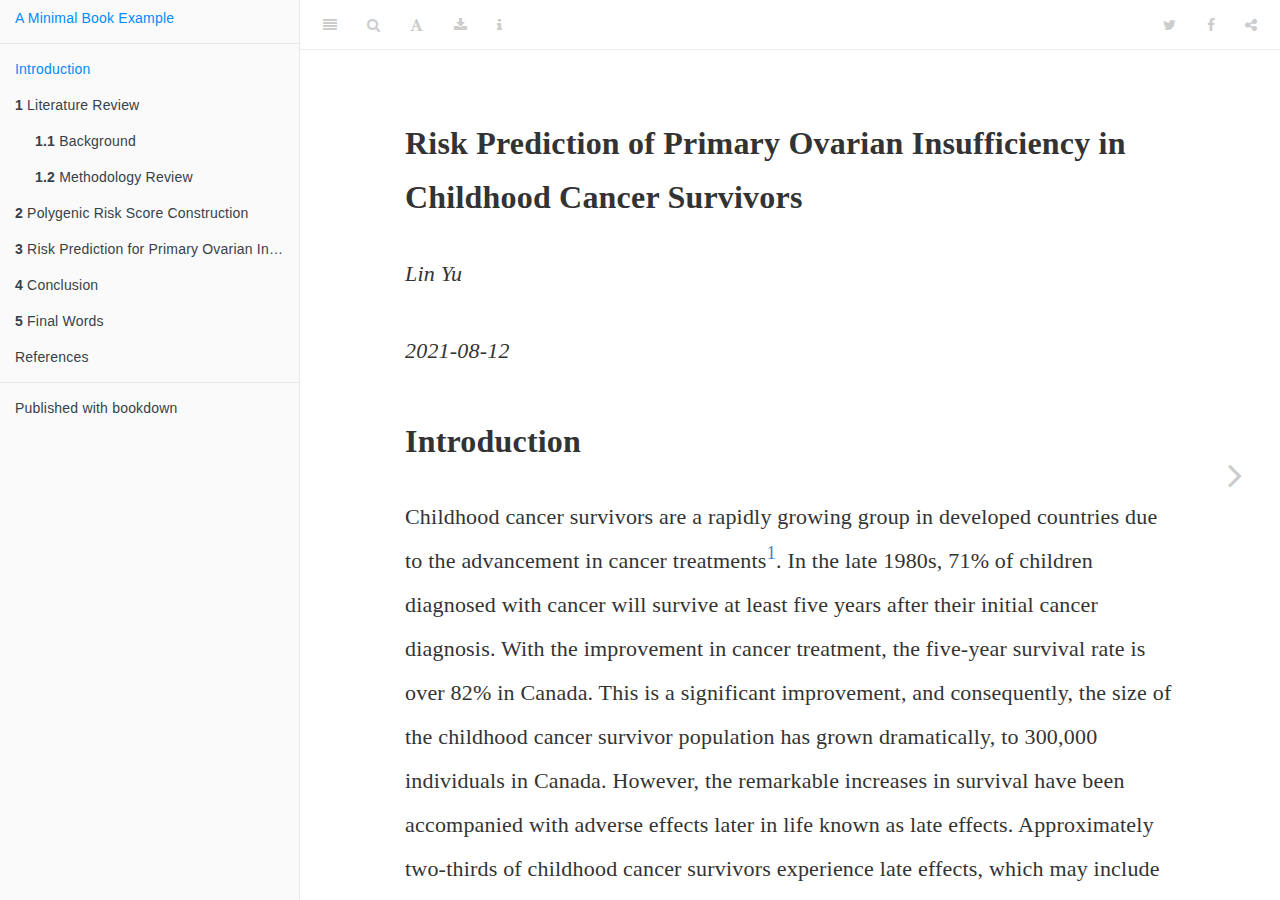
==== _book/index.html @ e626932c "upload original files" ====
<!DOCTYPE html>
<html lang="" xml:lang="">
<head>

  <meta charset="utf-8" />
  <meta http-equiv="X-UA-Compatible" content="IE=edge" />
  <title>Risk Prediction of Primary Ovarian Insufficiency in Childhood Cancer Survivors</title>
  <meta name="description" content="Risk Prediction of Primary Ovarian Insufficiency in Childhood Cancer Survivors" />
  <meta name="generator" content="bookdown 0.22 and GitBook 2.6.7" />

  <meta property="og:title" content="Risk Prediction of Primary Ovarian Insufficiency in Childhood Cancer Survivors" />
  <meta property="og:type" content="book" />
  
  
  
  

  <meta name="twitter:card" content="summary" />
  <meta name="twitter:title" content="Risk Prediction of Primary Ovarian Insufficiency in Childhood Cancer Survivors" />
  
  
  

<meta name="author" content="Lin Yu" />


<meta name="date" content="2021-08-12" />

  <meta name="viewport" content="width=device-width, initial-scale=1" />
  <meta name="apple-mobile-web-app-capable" content="yes" />
  <meta name="apple-mobile-web-app-status-bar-style" content="black" />
  
  

<link rel="next" href="Lit.html"/>
<script src="libs/jquery-2.2.3/jquery.min.js"></script>
<link href="libs/gitbook-2.6.7/css/style.css" rel="stylesheet" />
<link href="libs/gitbook-2.6.7/css/plugin-table.css" rel="stylesheet" />
<link href="libs/gitbook-2.6.7/css/plugin-bookdown.css" rel="stylesheet" />
<link href="libs/gitbook-2.6.7/css/plugin-highlight.css" rel="stylesheet" />
<link href="libs/gitbook-2.6.7/css/plugin-search.css" rel="stylesheet" />
<link href="libs/gitbook-2.6.7/css/plugin-fontsettings.css" rel="stylesheet" />
<link href="libs/gitbook-2.6.7/css/plugin-clipboard.css" rel="stylesheet" />









<script src="libs/accessible-code-block-0.0.1/empty-anchor.js"></script>
<link href="libs/anchor-sections-1.0.1/anchor-sections.css" rel="stylesheet" />
<script src="libs/anchor-sections-1.0.1/anchor-sections.js"></script>




<link rel="stylesheet" href="style.css" type="text/css" />
</head>

<body>



  <div class="book without-animation with-summary font-size-2 font-family-1" data-basepath=".">

    <div class="book-summary">
      <nav role="navigation">

<ul class="summary">
<li><a href="./">A Minimal Book Example</a></li>

<li class="divider"></li>
<li class="chapter" data-level="" data-path="index.html"><a href="index.html"><i class="fa fa-check"></i>Introduction</a></li>
<li class="chapter" data-level="1" data-path="Lit.html"><a href="Lit.html"><i class="fa fa-check"></i><b>1</b> Literature Review</a><ul>
<li class="chapter" data-level="1.1" data-path="Lit.html"><a href="Lit.html#background01"><i class="fa fa-check"></i><b>1.1</b> Background</a></li>
<li class="chapter" data-level="1.2" data-path="Lit.html"><a href="Lit.html#methodology-review"><i class="fa fa-check"></i><b>1.2</b> Methodology Review</a><ul>
<li class="chapter" data-level="1.2.1" data-path="Lit.html"><a href="Lit.html#polygenic-risk-score"><i class="fa fa-check"></i><b>1.2.1</b> Polygenic Risk Score</a></li>
</ul></li>
</ul></li>
<li class="chapter" data-level="2" data-path="polygenic-risk-score-construction.html"><a href="polygenic-risk-score-construction.html"><i class="fa fa-check"></i><b>2</b> Polygenic Risk Score Construction</a></li>
<li class="chapter" data-level="3" data-path="risk-prediction-for-primary-ovarian-insufficiency-in-childhood-cancer-survivors.html"><a href="risk-prediction-for-primary-ovarian-insufficiency-in-childhood-cancer-survivors.html"><i class="fa fa-check"></i><b>3</b> Risk Prediction for Primary Ovarian Insufficiency in Childhood Cancer Survivors</a></li>
<li class="chapter" data-level="4" data-path="conclusion.html"><a href="conclusion.html"><i class="fa fa-check"></i><b>4</b> Conclusion</a></li>
<li class="chapter" data-level="5" data-path="final-words.html"><a href="final-words.html"><i class="fa fa-check"></i><b>5</b> Final Words</a></li>
<li class="chapter" data-level="" data-path="references.html"><a href="references.html"><i class="fa fa-check"></i>References</a></li>
<li class="divider"></li>
<li><a href="https://github.com/rstudio/bookdown" target="blank">Published with bookdown</a></li>

</ul>

      </nav>
    </div>

    <div class="book-body">
      <div class="body-inner">
        <div class="book-header" role="navigation">
          <h1>
            <i class="fa fa-circle-o-notch fa-spin"></i><a href="./">Risk Prediction of Primary Ovarian Insufficiency in Childhood Cancer Survivors</a>
          </h1>
        </div>

        <div class="page-wrapper" tabindex="-1" role="main">
          <div class="page-inner">

            <section class="normal" id="section-">
<div id="header">
<h1 class="title">Risk Prediction of Primary Ovarian Insufficiency in Childhood Cancer Survivors</h1>
<p class="author"><em>Lin Yu</em></p>
<p class="date" style="margin-top: 1.5em;"><em>2021-08-12</em></p>
</div>
<div id="introduction" class="section level1 unnumbered">
<h1>Introduction</h1>
<p>Childhood cancer survivors are a rapidly growing group in developed countries due to the advancement in cancer treatments<span class="citation"><sup><a href="#ref-lund2011" role="doc-biblioref">1</a></sup></span>. In the late 1980s, 71% of children diagnosed with cancer will survive at least five years after their initial cancer diagnosis. With the improvement in cancer treatment, the five-year survival rate is over 82% in Canada. This is a significant improvement, and consequently, the size of the childhood cancer survivor population has grown dramatically, to 300,000 individuals in Canada. However, the remarkable increases in survival have been accompanied with adverse effects later in life known as late effects. Approximately two-thirds of childhood cancer survivors experience late effects, which may include cardiopulmonary, endocrine, renal or hepatic dysfunction, reproductive difficulties, neurocognitive impairment, psychosocial difficulties and the development of subsequent cancers.</p>
<p>One of the late effects for female cancer survivors is primary ovarian insufficiency (POI), characterized by permanent natural cessation of menstruation before 40 years old. POI can occur early, during, or immediately following the completion of cancer treatment or, more commonly, in the years that follow the completion of cancer treatments but prior to age 40. In the general population, the prevalence of POI is approximately 1% whereas a study reported that 10.9% (100 out of 921) of childhood cancer survivors developed POI. Additionally, another study reported a 13-fold (95% CI = 3.26 to 53.51; P&lt;.001) increased risk in developing POI after five years of cancer diagnosis compared to their healthy siblings.</p>
<p>The negative impacts of POI, including infertility, an increased risk of chronic disease, and a reduction in overall life quality, have prompted researchers to identify individuals at high risk of developing POI. Treatment-related risk factors, such as radiation therapy and chemotherapy, have been studied and incorporated into a predictive model for POI in female survivors of childhood cancer. In recent decades, Genome-wide association studies (GWAS) have identified low-risk variants related to menopause-related phenotypes. However, little is known regarding variations’ potential to identify POI at different risk levels, and the effect of gene-treatment interactions on POI. Therefore, this study aims to develop prediction models using genetic information from GWAS studies in combination with clinical risk factors, and investigate potential gene-treatment interactions.</p>
<p>The purpose of the predictive models is to identify individuals who are at high risk of POI. Thus timely and appropriate interventions can be taken. For individuals at high risk of developing POI, patients can be counseled before or shortly after the cancer treatment regarding the risk and the need for fertility preservation such as oocyte and ovarian tissue cryopreservation[ref]. If the risk of developing POI is low, clinicians can provide consoles to patients and their families and avoid suffering and cost to undergo interventions for fertility preservation. By providing quantitative evidence for potential POI risk among cancer survivors, the ultimate goal is to improve the survivorship of female cancer survivors and to ensure that appropriate interventions are taken to improve the well being of female cancer survivors.</p>
<p>This thesis is structured as follows. The remainder of Chapter 1 reviews the literature on primary ovarian insufficiency, previous related work and genetics for POI, describes the statistical methods used in model development and evaluation, followed by an introduction to the data. Chapter 2 presents the construction of polygenic risk scores. Chapter 3 highlights the model development and evaluation. Finally, Chapter 4 summarizes the findings, discusses study limitations, and provides recommendations for future research.</p>

</div>
<h3>References</h3>
<div id="refs" class="references">
<div id="ref-lund2011">
<p>1 Lund LW, Schmiegelow K, Rechnitzer C, Johansen C. A systematic review of studies on psychosocial late effects of childhood cancer: Structures of society and methodological pitfalls may challenge the conclusions. <em>Pediatr Blood Cancer</em> 2011; <strong>56</strong>: 532–43.</p>
</div>
</div>
            </section>

          </div>
        </div>
      </div>

<a href="Lit.html" class="navigation navigation-next navigation-unique" aria-label="Next page"><i class="fa fa-angle-right"></i></a>
    </div>
  </div>
<script src="libs/gitbook-2.6.7/js/app.min.js"></script>
<script src="libs/gitbook-2.6.7/js/lunr.js"></script>
<script src="libs/gitbook-2.6.7/js/clipboard.min.js"></script>
<script src="libs/gitbook-2.6.7/js/plugin-search.js"></script>
<script src="libs/gitbook-2.6.7/js/plugin-sharing.js"></script>
<script src="libs/gitbook-2.6.7/js/plugin-fontsettings.js"></script>
<script src="libs/gitbook-2.6.7/js/plugin-bookdown.js"></script>
<script src="libs/gitbook-2.6.7/js/jquery.highlight.js"></script>
<script src="libs/gitbook-2.6.7/js/plugin-clipboard.js"></script>
<script>
gitbook.require(["gitbook"], function(gitbook) {
gitbook.start({
"sharing": {
"github": false,
"facebook": true,
"twitter": true,
"linkedin": false,
"weibo": false,
"instapaper": false,
"vk": false,
"whatsapp": false,
"all": ["facebook", "twitter", "linkedin", "weibo", "instapaper"]
},
"fontsettings": {
"theme": "white",
"family": "sans",
"size": 2
},
"edit": {
"link": null,
"text": null
},
"history": {
"link": null,
"text": null
},
"view": {
"link": null,
"text": null
},
"download": ["Lin_Thesis_Book.pdf", "Lin_Thesis_Book.epub"],
"toc": {
"collapse": "subsection"
}
});
});
</script>

</body>

</html>
---- _book/libs/gitbook-2.6.7/css/style.css ----
/*! normalize.css v2.1.0 | MIT License | git.io/normalize */img,legend{border:0}*,.fa{-webkit-font-smoothing:antialiased}.fa-ul>li,sub,sup{position:relative}.book .book-body .page-wrapper .page-inner section.normal hr:after,.book-langs-index .inner .languages:after,.buttons:after,.dropdown-menu .buttons:after{clear:both}body,html{-ms-text-size-adjust:100%;-webkit-text-size-adjust:100%}article,aside,details,figcaption,figure,footer,header,hgroup,main,nav,section,summary{display:block}audio,canvas,video{display:inline-block}.hidden,[hidden]{display:none}audio:not([controls]){display:none;height:0}html{font-family:sans-serif}body,figure{margin:0}a:focus{outline:dotted thin}a:active,a:hover{outline:0}h1{font-size:2em;margin:.67em 0}abbr[title]{border-bottom:1px dotted}b,strong{font-weight:700}dfn{font-style:italic}hr{-moz-box-sizing:content-box;box-sizing:content-box;height:0}mark{background:#ff0;color:#000}code,kbd,pre,samp{font-family:monospace,serif;font-size:1em}pre{white-space:pre-wrap}q{quotes:"\201C" "\201D" "\2018" "\2019"}small{font-size:80%}sub,sup{font-size:75%;line-height:0;vertical-align:baseline}sup{top:-.5em}sub{bottom:-.25em}svg:not(:root){overflow:hidden}fieldset{border:1px solid silver;margin:0 2px;padding:.35em .625em .75em}legend{padding:0}button,input,select,textarea{font-family:inherit;font-size:100%;margin:0}button,input{line-height:normal}button,select{text-transform:none}button,html input[type=button],input[type=reset],input[type=submit]{-webkit-appearance:button;cursor:pointer}button[disabled],html input[disabled]{cursor:default}input[type=checkbox],input[type=radio]{box-sizing:border-box;padding:0}input[type=search]{-webkit-appearance:textfield;-moz-box-sizing:content-box;-webkit-box-sizing:content-box;box-sizing:content-box}input[type=search]::-webkit-search-cancel-button{margin-right:10px;}button::-moz-focus-inner,input::-moz-focus-inner{border:0;padding:0}textarea{overflow:auto;vertical-align:top}table{border-collapse:collapse;border-spacing:0}/*!
 * Preboot v2
 *
 * Open sourced under MIT license by @mdo.
 * Some variables and mixins from Bootstrap (Apache 2 license).
 */.link-inherit,.link-inherit:focus,.link-inherit:hover{color:inherit}.fa,.fa-stack{display:inline-block}/*!
 *  Font Awesome 4.7.0 by @davegandy - http://fontawesome.io - @fontawesome
 *  License - http://fontawesome.io/license (Font: SIL OFL 1.1, CSS: MIT License)
 */@font-face{font-family:FontAwesome;src:url(./fontawesome/fontawesome-webfont.ttf?v=4.7.0) format('truetype');font-weight:400;font-style:normal}.fa{font-family:FontAwesome;font-style:normal;font-weight:400;line-height:1;-moz-osx-font-smoothing:grayscale}.book .book-header,.book .book-summary{font-family:"Helvetica Neue",Helvetica,Arial,sans-serif}.fa-lg{font-size:1.33333333em;line-height:.75em;vertical-align:-15%}.fa-2x{font-size:2em}.fa-3x{font-size:3em}.fa-4x{font-size:4em}.fa-5x{font-size:5em}.fa-fw{width:1.28571429em;text-align:center}.fa-ul{padding-left:0;margin-left:2.14285714em;list-style-type:none}.fa-li{position:absolute;left:-2.14285714em;width:2.14285714em;top:.14285714em;text-align:center}.fa-li.fa-lg{left:-1.85714286em}.fa-border{padding:.2em .25em .15em;border:.08em solid #eee;border-radius:.1em}.pull-right{float:right}.pull-left{float:left}.fa.pull-left{margin-right:.3em}.fa.pull-right{margin-left:.3em}.fa-spin{-webkit-animation:spin 2s infinite linear;-moz-animation:spin 2s infinite linear;-o-animation:spin 2s infinite linear;animation:spin 2s infinite linear}@-moz-keyframes spin{0%{-moz-transform:rotate(0)}100%{-moz-transform:rotate(359deg)}}@-webkit-keyframes spin{0%{-webkit-transform:rotate(0)}100%{-webkit-transform:rotate(359deg)}}@-o-keyframes spin{0%{-o-transform:rotate(0)}100%{-o-transform:rotate(359deg)}}@keyframes spin{0%{-webkit-transform:rotate(0);transform:rotate(0)}100%{-webkit-transform:rotate(359deg);transform:rotate(359deg)}}.fa-rotate-90{filter:progid:DXImageTransform.Microsoft.BasicImage(rotation=1);-webkit-transform:rotate(90deg);-moz-transform:rotate(90deg);-ms-transform:rotate(90deg);-o-transform:rotate(90deg);transform:rotate(90deg)}.fa-rotate-180{filter:progid:DXImageTransform.Microsoft.BasicImage(rotation=2);-webkit-transform:rotate(180deg);-moz-transform:rotate(180deg);-ms-transform:rotate(180deg);-o-transform:rotate(180deg);transform:rotate(180deg)}.fa-rotate-270{filter:progid:DXImageTransform.Microsoft.BasicImage(rotation=3);-webkit-transform:rotate(270deg);-moz-transform:rotate(270deg);-ms-transform:rotate(270deg);-o-transform:rotate(270deg);transform:rotate(270deg)}.fa-flip-horizontal{filter:progid:DXImageTransform.Microsoft.BasicImage(rotation=0, mirror=1);-webkit-transform:scale(-1,1);-moz-transform:scale(-1,1);-ms-transform:scale(-1,1);-o-transform:scale(-1,1);transform:scale(-1,1)}.fa-flip-vertical{filter:progid:DXImageTransform.Microsoft.BasicImage(rotation=2, mirror=1);-webkit-transform:scale(1,-1);-moz-transform:scale(1,-1);-ms-transform:scale(1,-1);-o-transform:scale(1,-1);transform:scale(1,-1)}.fa-stack{position:relative;width:2em;height:2em;line-height:2em;vertical-align:middle}.fa-stack-1x,.fa-stack-2x{position:absolute;left:0;width:100%;text-align:center}.fa-stack-1x{line-height:inherit}.fa-stack-2x{font-size:2em}.fa-inverse{color:#fff}.fa-glass:before{content:"\f000"}.fa-music:before{content:"\f001"}.fa-search:before{content:"\f002"}.fa-envelope-o:before{content:"\f003"}.fa-heart:before{content:"\f004"}.fa-star:before{content:"\f005"}.fa-star-o:before{content:"\f006"}.fa-user:before{content:"\f007"}.fa-film:before{content:"\f008"}.fa-th-large:before{content:"\f009"}.fa-th:before{content:"\f00a"}.fa-th-list:before{content:"\f00b"}.fa-check:before{content:"\f00c"}.fa-times:before{content:"\f00d"}.fa-search-plus:before{content:"\f00e"}.fa-search-minus:before{content:"\f010"}.fa-power-off:before{content:"\f011"}.fa-signal:before{content:"\f012"}.fa-cog:before,.fa-gear:before{content:"\f013"}.fa-trash-o:before{content:"\f014"}.fa-home:before{content:"\f015"}.fa-file-o:before{content:"\f016"}.fa-clock-o:before{content:"\f017"}.fa-road:before{content:"\f018"}.fa-download:before{content:"\f019"}.fa-arrow-circle-o-down:before{content:"\f01a"}.fa-arrow-circle-o-up:before{content:"\f01b"}.fa-inbox:before{content:"\f01c"}.fa-play-circle-o:before{content:"\f01d"}.fa-repeat:before,.fa-rotate-right:before{content:"\f01e"}.fa-refresh:before{content:"\f021"}.fa-list-alt:before{content:"\f022"}.fa-lock:before{content:"\f023"}.fa-flag:before{content:"\f024"}.fa-headphones:before{content:"\f025"}.fa-volume-off:before{content:"\f026"}.fa-volume-down:before{content:"\f027"}.fa-volume-up:before{content:"\f028"}.fa-qrcode:before{content:"\f029"}.fa-barcode:before{content:"\f02a"}.fa-tag:before{content:"\f02b"}.fa-tags:before{content:"\f02c"}.fa-book:before{content:"\f02d"}.fa-bookmark:before{content:"\f02e"}.fa-print:before{content:"\f02f"}.fa-camera:before{content:"\f030"}.fa-font:before{content:"\f031"}.fa-bold:before{content:"\f032"}.fa-italic:before{content:"\f033"}.fa-text-height:before{content:"\f034"}.fa-text-width:before{content:"\f035"}.fa-align-left:before{content:"\f036"}.fa-align-center:before{content:"\f037"}.fa-align-right:before{content:"\f038"}.fa-align-justify:before{content:"\f039"}.fa-list:before{content:"\f03a"}.fa-dedent:before,.fa-outdent:before{content:"\f03b"}.fa-indent:before{content:"\f03c"}.fa-video-camera:before{content:"\f03d"}.fa-image:before,.fa-photo:before,.fa-picture-o:before{content:"\f03e"}.fa-pencil:before{content:"\f040"}.fa-map-marker:before{content:"\f041"}.fa-adjust:before{content:"\f042"}.fa-tint:before{content:"\f043"}.fa-edit:before,.fa-pencil-square-o:before{content:"\f044"}.fa-share-square-o:before{content:"\f045"}.fa-check-square-o:before{content:"\f046"}.fa-arrows:before{content:"\f047"}.fa-step-backward:before{content:"\f048"}.fa-fast-backward:before{content:"\f049"}.fa-backward:before{content:"\f04a"}.fa-play:before{content:"\f04b"}.fa-pause:before{content:"\f04c"}.fa-stop:before{content:"\f04d"}.fa-forward:before{content:"\f04e"}.fa-fast-forward:before{content:"\f050"}.fa-step-forward:before{content:"\f051"}.fa-eject:before{content:"\f052"}.fa-chevron-left:before{content:"\f053"}.fa-chevron-right:before{content:"\f054"}.fa-plus-circle:before{content:"\f055"}.fa-minus-circle:before{content:"\f056"}.fa-times-circle:before{content:"\f057"}.fa-check-circle:before{content:"\f058"}.fa-question-circle:before{content:"\f059"}.fa-info-circle:before{content:"\f05a"}.fa-crosshairs:before{content:"\f05b"}.fa-times-circle-o:before{content:"\f05c"}.fa-check-circle-o:before{content:"\f05d"}.fa-ban:before{content:"\f05e"}.fa-arrow-left:before{content:"\f060"}.fa-arrow-right:before{content:"\f061"}.fa-arrow-up:before{content:"\f062"}.fa-arrow-down:before{content:"\f063"}.fa-mail-forward:before,.fa-share:before{content:"\f064"}.fa-expand:before{content:"\f065"}.fa-compress:before{content:"\f066"}.fa-plus:before{content:"\f067"}.fa-minus:before{content:"\f068"}.fa-asterisk:before{content:"\f069"}.fa-exclamation-circle:before{content:"\f06a"}.fa-gift:before{content:"\f06b"}.fa-leaf:before{content:"\f06c"}.fa-fire:before{content:"\f06d"}.fa-eye:before{content:"\f06e"}.fa-eye-slash:before{content:"\f070"}.fa-exclamation-triangle:before,.fa-warning:before{content:"\f071"}.fa-plane:before{content:"\f072"}.fa-calendar:before{content:"\f073"}.fa-random:before{content:"\f074"}.fa-comment:before{content:"\f075"}.fa-magnet:before{content:"\f076"}.fa-chevron-up:before{content:"\f077"}.fa-chevron-down:before{content:"\f078"}.fa-retweet:before{content:"\f079"}.fa-shopping-cart:before{content:"\f07a"}.fa-folder:before{content:"\f07b"}.fa-folder-open:before{content:"\f07c"}.fa-arrows-v:before{content:"\f07d"}.fa-arrows-h:before{content:"\f07e"}.fa-bar-chart-o:before{content:"\f080"}.fa-twitter-square:before{content:"\f081"}.fa-facebook-square:before{content:"\f082"}.fa-camera-retro:before{content:"\f083"}.fa-key:before{content:"\f084"}.fa-cogs:before,.fa-gears:before{content:"\f085"}.fa-comments:before{content:"\f086"}.fa-thumbs-o-up:before{content:"\f087"}.fa-thumbs-o-down:before{content:"\f088"}.fa-star-half:before{content:"\f089"}.fa-heart-o:before{content:"\f08a"}.fa-sign-out:before{content:"\f08b"}.fa-linkedin-square:before{content:"\f08c"}.fa-thumb-tack:before{content:"\f08d"}.fa-external-link:before{content:"\f08e"}.fa-sign-in:before{content:"\f090"}.fa-trophy:before{content:"\f091"}.fa-github-square:before{content:"\f092"}.fa-upload:before{content:"\f093"}.fa-lemon-o:before{content:"\f094"}.fa-phone:before{content:"\f095"}.fa-square-o:before{content:"\f096"}.fa-bookmark-o:before{content:"\f097"}.fa-phone-square:before{content:"\f098"}.fa-twitter:before{content:"\f099"}.fa-facebook:before{content:"\f09a"}.fa-github:before{content:"\f09b"}.fa-unlock:before{content:"\f09c"}.fa-credit-card:before{content:"\f09d"}.fa-rss:before{content:"\f09e"}.fa-hdd-o:before{content:"\f0a0"}.fa-bullhorn:before{content:"\f0a1"}.fa-bell:before{content:"\f0f3"}.fa-certificate:before{content:"\f0a3"}.fa-hand-o-right:before{content:"\f0a4"}.fa-hand-o-left:before{content:"\f0a5"}.fa-hand-o-up:before{content:"\f0a6"}.fa-hand-o-down:before{content:"\f0a7"}.fa-arrow-circle-left:before{content:"\f0a8"}.fa-arrow-circle-right:before{content:"\f0a9"}.fa-arrow-circle-up:before{content:"\f0aa"}.fa-arrow-circle-down:before{content:"\f0ab"}.fa-globe:before{content:"\f0ac"}.fa-wrench:before{content:"\f0ad"}.fa-tasks:before{content:"\f0ae"}.fa-filter:before{content:"\f0b0"}.fa-briefcase:before{content:"\f0b1"}.fa-arrows-alt:before{content:"\f0b2"}.fa-group:before,.fa-users:before{content:"\f0c0"}.fa-chain:before,.fa-link:before{content:"\f0c1"}.fa-cloud:before{content:"\f0c2"}.fa-flask:before{content:"\f0c3"}.fa-cut:before,.fa-scissors:before{content:"\f0c4"}.fa-copy:before,.fa-files-o:before{content:"\f0c5"}.fa-paperclip:before{content:"\f0c6"}.fa-floppy-o:before,.fa-save:before{content:"\f0c7"}.fa-square:before{content:"\f0c8"}.fa-bars:before,.fa-navicon:before,.fa-reorder:before{content:"\f0c9"}.fa-list-ul:before{content:"\f0ca"}.fa-list-ol:before{content:"\f0cb"}.fa-strikethrough:before{content:"\f0cc"}.fa-underline:before{content:"\f0cd"}.fa-table:before{content:"\f0ce"}.fa-magic:before{content:"\f0d0"}.fa-truck:before{content:"\f0d1"}.fa-pinterest:before{content:"\f0d2"}.fa-pinterest-square:before{content:"\f0d3"}.fa-google-plus-square:before{content:"\f0d4"}.fa-google-plus:before{content:"\f0d5"}.fa-money:before{content:"\f0d6"}.fa-caret-down:before{content:"\f0d7"}.fa-caret-up:before{content:"\f0d8"}.fa-caret-left:before{content:"\f0d9"}.fa-caret-right:before{content:"\f0da"}.fa-columns:before{content:"\f0db"}.fa-sort:before,.fa-unsorted:before{content:"\f0dc"}.fa-sort-desc:before,.fa-sort-down:before{content:"\f0dd"}.fa-sort-asc:before,.fa-sort-up:before{content:"\f0de"}.fa-envelope:before{content:"\f0e0"}.fa-linkedin:before{content:"\f0e1"}.fa-rotate-left:before,.fa-undo:before{content:"\f0e2"}.fa-gavel:before,.fa-legal:before{content:"\f0e3"}.fa-dashboard:before,.fa-tachometer:before{content:"\f0e4"}.fa-comment-o:before{content:"\f0e5"}.fa-comments-o:before{content:"\f0e6"}.fa-bolt:before,.fa-flash:before{content:"\f0e7"}.fa-sitemap:before{content:"\f0e8"}.fa-umbrella:before{content:"\f0e9"}.fa-clipboard:before,.fa-paste:before{content:"\f0ea"}.fa-lightbulb-o:before{content:"\f0eb"}.fa-exchange:before{content:"\f0ec"}.fa-cloud-download:before{content:"\f0ed"}.fa-cloud-upload:before{content:"\f0ee"}.fa-user-md:before{content:"\f0f0"}.fa-stethoscope:before{content:"\f0f1"}.fa-suitcase:before{content:"\f0f2"}.fa-bell-o:before{content:"\f0a2"}.fa-coffee:before{content:"\f0f4"}.fa-cutlery:before{content:"\f0f5"}.fa-file-text-o:before{content:"\f0f6"}.fa-building-o:before{content:"\f0f7"}.fa-hospital-o:before{content:"\f0f8"}.fa-ambulance:before{content:"\f0f9"}.fa-medkit:before{content:"\f0fa"}.fa-fighter-jet:before{content:"\f0fb"}.fa-beer:before{content:"\f0fc"}.fa-h-square:before{content:"\f0fd"}.fa-plus-square:before{content:"\f0fe"}.fa-angle-double-left:before{content:"\f100"}.fa-angle-double-right:before{content:"\f101"}.fa-angle-double-up:before{content:"\f102"}.fa-angle-double-down:before{content:"\f103"}.fa-angle-left:before{content:"\f104"}.fa-angle-right:before{content:"\f105"}.fa-angle-up:before{content:"\f106"}.fa-angle-down:before{content:"\f107"}.fa-desktop:before{content:"\f108"}.fa-laptop:before{content:"\f109"}.fa-tablet:before{content:"\f10a"}.fa-mobile-phone:before,.fa-mobile:before{content:"\f10b"}.fa-circle-o:before{content:"\f10c"}.fa-quote-left:before{content:"\f10d"}.fa-quote-right:before{content:"\f10e"}.fa-spinner:before{content:"\f110"}.fa-circle:before{content:"\f111"}.fa-mail-reply:before,.fa-reply:before{content:"\f112"}.fa-github-alt:before{content:"\f113"}.fa-folder-o:before{content:"\f114"}.fa-folder-open-o:before{content:"\f115"}.fa-smile-o:before{content:"\f118"}.fa-frown-o:before{content:"\f119"}.fa-meh-o:before{content:"\f11a"}.fa-gamepad:before{content:"\f11b"}.fa-keyboard-o:before{content:"\f11c"}.fa-flag-o:before{content:"\f11d"}.fa-flag-checkered:before{content:"\f11e"}.fa-terminal:before{content:"\f120"}.fa-code:before{content:"\f121"}.fa-mail-reply-all:before,.fa-reply-all:before{content:"\f122"}.fa-star-half-empty:before,.fa-star-half-full:before,.fa-star-half-o:before{content:"\f123"}.fa-location-arrow:before{content:"\f124"}.fa-crop:before{content:"\f125"}.fa-code-fork:before{content:"\f126"}.fa-chain-broken:before,.fa-unlink:before{content:"\f127"}.fa-question:before{content:"\f128"}.fa-info:before{content:"\f129"}.fa-exclamation:before{content:"\f12a"}.fa-superscript:before{content:"\f12b"}.fa-subscript:before{content:"\f12c"}.fa-eraser:before{content:"\f12d"}.fa-puzzle-piece:before{content:"\f12e"}.fa-microphone:before{content:"\f130"}.fa-microphone-slash:before{content:"\f131"}.fa-shield:before{content:"\f132"}.fa-calendar-o:before{content:"\f133"}.fa-fire-extinguisher:before{content:"\f134"}.fa-rocket:before{content:"\f135"}.fa-maxcdn:before{content:"\f136"}.fa-chevron-circle-left:before{content:"\f137"}.fa-chevron-circle-right:before{content:"\f138"}.fa-chevron-circle-up:before{content:"\f139"}.fa-chevron-circle-down:before{content:"\f13a"}.fa-html5:before{content:"\f13b"}.fa-css3:before{content:"\f13c"}.fa-anchor:before{content:"\f13d"}.fa-unlock-alt:before{content:"\f13e"}.fa-bullseye:before{content:"\f140"}.fa-ellipsis-h:before{content:"\f141"}.fa-ellipsis-v:before{content:"\f142"}.fa-rss-square:before{content:"\f143"}.fa-play-circle:before{content:"\f144"}.fa-ticket:before{content:"\f145"}.fa-minus-square:before{content:"\f146"}.fa-minus-square-o:before{content:"\f147"}.fa-level-up:before{content:"\f148"}.fa-level-down:before{content:"\f149"}.fa-check-square:before{content:"\f14a"}.fa-pencil-square:before{content:"\f14b"}.fa-external-link-square:before{content:"\f14c"}.fa-share-square:before{content:"\f14d"}.fa-compass:before{content:"\f14e"}.fa-caret-square-o-down:before,.fa-toggle-down:before{content:"\f150"}.fa-caret-square-o-up:before,.fa-toggle-up:before{content:"\f151"}.fa-caret-square-o-right:before,.fa-toggle-right:before{content:"\f152"}.fa-eur:before,.fa-euro:before{content:"\f153"}.fa-gbp:before{content:"\f154"}.fa-dollar:before,.fa-usd:before{content:"\f155"}.fa-inr:before,.fa-rupee:before{content:"\f156"}.fa-cny:before,.fa-jpy:before,.fa-rmb:before,.fa-yen:before{content:"\f157"}.fa-rouble:before,.fa-rub:before,.fa-ruble:before{content:"\f158"}.fa-krw:before,.fa-won:before{content:"\f159"}.fa-bitcoin:before,.fa-btc:before{content:"\f15a"}.fa-file:before{content:"\f15b"}.fa-file-text:before{content:"\f15c"}.fa-sort-alpha-asc:before{content:"\f15d"}.fa-sort-alpha-desc:before{content:"\f15e"}.fa-sort-amount-asc:before{content:"\f160"}.fa-sort-amount-desc:before{content:"\f161"}.fa-sort-numeric-asc:before{content:"\f162"}.fa-sort-numeric-desc:before{content:"\f163"}.fa-thumbs-up:before{content:"\f164"}.fa-thumbs-down:before{content:"\f165"}.fa-youtube-square:before{content:"\f166"}.fa-youtube:before{content:"\f167"}.fa-xing:before{content:"\f168"}.fa-xing-square:before{content:"\f169"}.fa-youtube-play:before{content:"\f16a"}.fa-dropbox:before{content:"\f16b"}.fa-stack-overflow:before{content:"\f16c"}.fa-instagram:before{content:"\f16d"}.fa-flickr:before{content:"\f16e"}.fa-adn:before{content:"\f170"}.fa-bitbucket:before{content:"\f171"}.fa-bitbucket-square:before{content:"\f172"}.fa-tumblr:before{content:"\f173"}.fa-tumblr-square:before{content:"\f174"}.fa-long-arrow-down:before{content:"\f175"}.fa-long-arrow-up:before{content:"\f176"}.fa-long-arrow-left:before{content:"\f177"}.fa-long-arrow-right:before{content:"\f178"}.fa-apple:before{content:"\f179"}.fa-windows:before{content:"\f17a"}.fa-android:before{content:"\f17b"}.fa-linux:before{content:"\f17c"}.fa-dribbble:before{content:"\f17d"}.fa-skype:before{content:"\f17e"}.fa-foursquare:before{content:"\f180"}.fa-trello:before{content:"\f181"}.fa-female:before{content:"\f182"}.fa-male:before{content:"\f183"}.fa-gittip:before{content:"\f184"}.fa-sun-o:before{content:"\f185"}.fa-moon-o:before{content:"\f186"}.fa-archive:before{content:"\f187"}.fa-bug:before{content:"\f188"}.fa-vk:before{content:"\f189"}.fa-weibo:before{content:"\f18a"}.fa-renren:before{content:"\f18b"}.fa-pagelines:before{content:"\f18c"}.fa-stack-exchange:before{content:"\f18d"}.fa-arrow-circle-o-right:before{content:"\f18e"}.fa-arrow-circle-o-left:before{content:"\f190"}.fa-caret-square-o-left:before,.fa-toggle-left:before{content:"\f191"}.fa-dot-circle-o:before{content:"\f192"}.fa-wheelchair:before{content:"\f193"}.fa-vimeo-square:before{content:"\f194"}.fa-try:before,.fa-turkish-lira:before{content:"\f195"}.fa-plus-square-o:before{content:"\f196"}.fa-space-shuttle:before{content:"\f197"}.fa-slack:before{content:"\f198"}.fa-envelope-square:before{content:"\f199"}.fa-wordpress:before{content:"\f19a"}.fa-openid:before{content:"\f19b"}.fa-bank:before,.fa-institution:before,.fa-university:before{content:"\f19c"}.fa-graduation-cap:before,.fa-mortar-board:before{content:"\f19d"}.fa-yahoo:before{content:"\f19e"}.fa-google:before{content:"\f1a0"}.fa-reddit:before{content:"\f1a1"}.fa-reddit-square:before{content:"\f1a2"}.fa-stumbleupon-circle:before{content:"\f1a3"}.fa-stumbleupon:before{content:"\f1a4"}.fa-delicious:before{content:"\f1a5"}.fa-digg:before{content:"\f1a6"}.fa-pied-piper-square:before,.fa-pied-piper:before{content:"\f1a7"}.fa-pied-piper-alt:before{content:"\f1a8"}.fa-drupal:before{content:"\f1a9"}.fa-joomla:before{content:"\f1aa"}.fa-language:before{content:"\f1ab"}.fa-fax:before{content:"\f1ac"}.fa-building:before{content:"\f1ad"}.fa-child:before{content:"\f1ae"}.fa-paw:before{content:"\f1b0"}.fa-spoon:before{content:"\f1b1"}.fa-cube:before{content:"\f1b2"}.fa-cubes:before{content:"\f1b3"}.fa-behance:before{content:"\f1b4"}.fa-behance-square:before{content:"\f1b5"}.fa-steam:before{content:"\f1b6"}.fa-steam-square:before{content:"\f1b7"}.fa-recycle:before{content:"\f1b8"}.fa-automobile:before,.fa-car:before{content:"\f1b9"}.fa-cab:before,.fa-taxi:before{content:"\f1ba"}.fa-tree:before{content:"\f1bb"}.fa-spotify:before{content:"\f1bc"}.fa-deviantart:before{content:"\f1bd"}.fa-soundcloud:before{content:"\f1be"}.fa-database:before{content:"\f1c0"}.fa-file-pdf-o:before{content:"\f1c1"}.fa-file-word-o:before{content:"\f1c2"}.fa-file-excel-o:before{content:"\f1c3"}.fa-file-powerpoint-o:before{content:"\f1c4"}.fa-file-image-o:before,.fa-file-photo-o:before,.fa-file-picture-o:before{content:"\f1c5"}.fa-file-archive-o:before,.fa-file-zip-o:before{content:"\f1c6"}.fa-file-audio-o:before,.fa-file-sound-o:before{content:"\f1c7"}.fa-file-movie-o:before,.fa-file-video-o:before{content:"\f1c8"}.fa-file-code-o:before{content:"\f1c9"}.fa-vine:before{content:"\f1ca"}.fa-codepen:before{content:"\f1cb"}.fa-jsfiddle:before{content:"\f1cc"}.fa-life-bouy:before,.fa-life-ring:before,.fa-life-saver:before,.fa-support:before{content:"\f1cd"}.fa-circle-o-notch:before{content:"\f1ce"}.fa-ra:before,.fa-rebel:before{content:"\f1d0"}.fa-empire:before,.fa-ge:before{content:"\f1d1"}.fa-git-square:before{content:"\f1d2"}.fa-git:before{content:"\f1d3"}.fa-hacker-news:before{content:"\f1d4"}.fa-tencent-weibo:before{content:"\f1d5"}.fa-qq:before{content:"\f1d6"}.fa-wechat:before,.fa-weixin:before{content:"\f1d7"}.fa-paper-plane:before,.fa-send:before{content:"\f1d8"}.fa-paper-plane-o:before,.fa-send-o:before{content:"\f1d9"}.fa-history:before{content:"\f1da"}.fa-circle-thin:before{content:"\f1db"}.fa-header:before{content:"\f1dc"}.fa-paragraph:before{content:"\f1dd"}.fa-sliders:before{content:"\f1de"}.fa-share-alt:before{content:"\f1e0"}.fa-share-alt-square:before{content:"\f1e1"}.fa-bomb:before{content:"\f1e2"}.book-langs-index{width:100%;height:100%;padding:40px 0;margin:0;overflow:auto}@media (max-width:600px){.book-langs-index{padding:0}}.book-langs-index .inner{max-width:600px;width:100%;margin:0 auto;padding:30px;background:#fff;border-radius:3px}.book-langs-index .inner h3{margin:0}.book-langs-index .inner .languages{list-style:none;padding:20px 30px;margin-top:20px;border-top:1px solid #eee}.book-langs-index .inner .languages:after,.book-langs-index .inner .languages:before{content:" ";display:table;line-height:0}.book-langs-index .inner .languages li{width:50%;float:left;padding:10px 5px;font-size:16px}@media (max-width:600px){.book-langs-index .inner .languages li{width:100%;max-width:100%}}.book .book-header{overflow:visible;height:50px;padding:0 8px;z-index:2;font-size:.85em;color:#7e888b;background:0 0}.book .book-header .btn{display:block;height:50px;padding:0 15px;border-bottom:none;color:#ccc;text-transform:uppercase;line-height:50px;-webkit-box-shadow:none!important;box-shadow:none!important;position:relative;font-size:14px}.book .book-header .btn:hover{position:relative;text-decoration:none;color:#444;background:0 0}.book .book-header h1{margin:0;font-size:20px;font-weight:200;text-align:center;line-height:50px;opacity:0;padding-left:200px;padding-right:200px;-webkit-transition:opacity .2s ease;-moz-transition:opacity .2s ease;-o-transition:opacity .2s ease;transition:opacity .2s ease;overflow:hidden;text-overflow:ellipsis;white-space:nowrap}.book .book-header h1 a,.book .book-header h1 a:hover{color:inherit;text-decoration:none}@media (max-width:1000px){.book .book-header h1{display:none}}.book .book-header h1 i{display:none}.book .book-header:hover h1{opacity:1}.book.is-loading .book-header h1 i{display:inline-block}.book.is-loading .book-header h1 a{display:none}.dropdown{position:relative}.dropdown-menu{position:absolute;top:100%;left:0;z-index:100;display:none;float:left;min-width:160px;padding:0;margin:2px 0 0;list-style:none;font-size:14px;background-color:#fafafa;border:1px solid rgba(0,0,0,.07);border-radius:1px;-webkit-box-shadow:0 6px 12px rgba(0,0,0,.175);box-shadow:0 6px 12px rgba(0,0,0,.175);background-clip:padding-box}.dropdown-menu.open{display:block}.dropdown-menu.dropdown-left{left:auto;right:4%}.dropdown-menu.dropdown-left .dropdown-caret{right:14px;left:auto}.dropdown-menu .dropdown-caret{position:absolute;top:-8px;left:14px;width:18px;height:10px;float:left;overflow:hidden}.dropdown-menu .dropdown-caret .caret-inner,.dropdown-menu .dropdown-caret .caret-outer{display:inline-block;top:0;border-left:9px solid transparent;border-right:9px solid transparent;position:absolute}.dropdown-menu .dropdown-caret .caret-outer{border-bottom:9px solid rgba(0,0,0,.1);height:auto;left:0;width:auto;margin-left:-1px}.dropdown-menu .dropdown-caret .caret-inner{margin-top:-1px;top:1px;border-bottom:9px solid #fafafa}.dropdown-menu .buttons{border-bottom:1px solid rgba(0,0,0,.07)}.dropdown-menu .buttons:after,.dropdown-menu .buttons:before{content:" ";display:table;line-height:0}.dropdown-menu .buttons:last-child{border-bottom:none}.dropdown-menu .buttons .button{border:0;background-color:transparent;color:#a6a6a6;width:100%;text-align:center;float:left;line-height:1.42857143;padding:8px 4px}.alert,.dropdown-menu .buttons .button:hover{color:#444}.dropdown-menu .buttons .button:focus,.dropdown-menu .buttons .button:hover{outline:0}.dropdown-menu .buttons .button.size-2{width:50%}.dropdown-menu .buttons .button.size-3{width:33%}.alert{padding:15px;margin-bottom:20px;background:#eee;border-bottom:5px solid #ddd}.alert-success{background:#dff0d8;border-color:#d6e9c6;color:#3c763d}.alert-info{background:#d9edf7;border-color:#bce8f1;color:#31708f}.alert-danger{background:#f2dede;border-color:#ebccd1;color:#a94442}.alert-warning{background:#fcf8e3;border-color:#faebcc;color:#8a6d3b}.book .book-summary{position:absolute;top:0;left:-300px;bottom:0;z-index:1;width:300px;color:#364149;background:#fafafa;border-right:1px solid rgba(0,0,0,.07);-webkit-transition:left 250ms ease;-moz-transition:left 250ms ease;-o-transition:left 250ms ease;transition:left 250ms ease}.book .book-summary ul.summary{position:absolute;top:0;left:0;right:0;bottom:0;overflow-y:auto;list-style:none;margin:0;padding:0;-webkit-transition:top .5s ease;-moz-transition:top .5s ease;-o-transition:top .5s ease;transition:top .5s ease}.book .book-summary ul.summary li{list-style:none}.book .book-summary ul.summary li.divider{height:1px;margin:7px 0;overflow:hidden;background:rgba(0,0,0,.07)}.book .book-summary ul.summary li i.fa-check{display:none;position:absolute;right:9px;top:16px;font-size:9px;color:#3c3}.book .book-summary ul.summary li.done>a{color:#364149;font-weight:400}.book .book-summary ul.summary li.done>a i{display:inline}.book .book-summary ul.summary li a,.book .book-summary ul.summary li span{display:block;padding:10px 15px;border-bottom:none;color:#364149;background:0 0;text-overflow:ellipsis;overflow:hidden;white-space:nowrap;position:relative}.book .book-summary ul.summary li span{cursor:not-allowed;opacity:.3;filter:alpha(opacity=30)}.book .book-summary ul.summary li a:hover,.book .book-summary ul.summary li.active>a{color:#008cff;background:0 0;text-decoration:none}.book .book-summary ul.summary li ul{padding-left:20px}@media (max-width:600px){.book .book-summary{width:calc(100% - 60px);bottom:0;left:-100%}}.book.with-summary .book-summary{left:0}.book.without-animation .book-summary{-webkit-transition:none!important;-moz-transition:none!important;-o-transition:none!important;transition:none!important}.book{position:relative;width:100%;height:100%}.book .book-body,.book .book-body .body-inner{position:absolute;top:0;left:0;overflow-y:auto;bottom:0;right:0}.book .book-body{color:#000;background:#fff;-webkit-transition:left 250ms ease;-moz-transition:left 250ms ease;-o-transition:left 250ms ease;transition:left 250ms ease}.book .book-body .page-wrapper{position:relative;outline:0}.book .book-body .page-wrapper .page-inner{max-width:800px;margin:0 auto;padding:20px 0 40px}.book .book-body .page-wrapper .page-inner section{margin:0;padding:5px 15px;background:#fff;border-radius:2px;line-height:1.7;font-size:1.6rem}.book .book-body .page-wrapper .page-inner .btn-group .btn{border-radius:0;background:#eee;border:0}@media (max-width:1240px){.book .book-body{-webkit-transition:-webkit-transform 250ms ease;-moz-transition:-moz-transform 250ms ease;-o-transition:-o-transform 250ms ease;transition:transform 250ms ease;padding-bottom:20px}.book .book-body .body-inner{position:static;min-height:calc(100% - 50px)}}@media (min-width:600px){.book.with-summary .book-body{left:300px}}@media (max-width:600px){.book.with-summary{overflow:hidden}.book.with-summary .book-body{-webkit-transform:translate(calc(100% - 60px),0);-moz-transform:translate(calc(100% - 60px),0);-ms-transform:translate(calc(100% - 60px),0);-o-transform:translate(calc(100% - 60px),0);transform:translate(calc(100% - 60px),0)}}.book.without-animation .book-body{-webkit-transition:none!important;-moz-transition:none!important;-o-transition:none!important;transition:none!important}.buttons:after,.buttons:before{content:" ";display:table;line-height:0}.button{border:0;background:#eee;color:#666;width:100%;text-align:center;float:left;line-height:1.42857143;padding:8px 4px}.button:hover{color:#444}.button:focus,.button:hover{outline:0}.button.size-2{width:50%}.button.size-3{width:33%}.book .book-body .page-wrapper .page-inner section{display:none}.book .book-body .page-wrapper .page-inner section.normal{display:block;word-wrap:break-word;overflow:hidden;color:#333;line-height:1.7;text-size-adjust:100%;-ms-text-size-adjust:100%;-webkit-text-size-adjust:100%;-moz-text-size-adjust:100%}.book .book-body .page-wrapper .page-inner section.normal *{box-sizing:border-box;-webkit-box-sizing:border-box;}.book .book-body .page-wrapper .page-inner section.normal>:first-child{margin-top:0!important}.book .book-body .page-wrapper .page-inner section.normal>:last-child{margin-bottom:0!important}.book .book-body .page-wrapper .page-inner section.normal blockquote,.book .book-body .page-wrapper .page-inner section.normal code,.book .book-body .page-wrapper .page-inner section.normal figure,.book .book-body .page-wrapper .page-inner section.normal img,.book .book-body .page-wrapper .page-inner section.normal pre,.book .book-body .page-wrapper .page-inner section.normal table,.book .book-body .page-wrapper .page-inner section.normal tr{page-break-inside:avoid}.book .book-body .page-wrapper .page-inner section.normal h2,.book .book-body .page-wrapper .page-inner section.normal h3,.book .book-body .page-wrapper .page-inner section.normal h4,.book .book-body .page-wrapper .page-inner section.normal h5,.book .book-body .page-wrapper .page-inner section.normal p{orphans:3;widows:3}.book .book-body .page-wrapper .page-inner section.normal h1,.book .book-body .page-wrapper .page-inner section.normal h2,.book .book-body .page-wrapper .page-inner section.normal h3,.book .book-body .page-wrapper .page-inner section.normal h4,.book .book-body .page-wrapper .page-inner section.normal h5{page-break-after:avoid}.book .book-body .page-wrapper .page-inner section.normal b,.book .book-body .page-wrapper .page-inner section.normal strong{font-weight:700}.book .book-body .page-wrapper .page-inner section.normal em{font-style:italic}.book .book-body .page-wrapper .page-inner section.normal blockquote,.book .book-body .page-wrapper .page-inner section.normal dl,.book .book-body .page-wrapper .page-inner section.normal ol,.book .book-body .page-wrapper .page-inner section.normal p,.book .book-body .page-wrapper .page-inner section.normal table,.book .book-body .page-wrapper .page-inner section.normal ul{margin-top:0;margin-bottom:.85em}.book .book-body .page-wrapper .page-inner section.normal a{color:#4183c4;text-decoration:none;background:0 0}.book .book-body .page-wrapper .page-inner section.normal a:active,.book .book-body .page-wrapper .page-inner section.normal a:focus,.book .book-body .page-wrapper .page-inner section.normal a:hover{outline:0;text-decoration:underline}.book .book-body .page-wrapper .page-inner section.normal img{border:0;max-width:100%}.book .book-body .page-wrapper .page-inner section.normal hr{height:4px;padding:0;margin:1.7em 0;overflow:hidden;background-color:#e7e7e7;border:none}.book .book-body .page-wrapper .page-inner section.normal hr:after,.book .book-body .page-wrapper .page-inner section.normal hr:before{display:table;content:" "}.book .book-body .page-wrapper .page-inner section.normal h1,.book .book-body .page-wrapper .page-inner section.normal h2,.book .book-body .page-wrapper .page-inner section.normal h3,.book .book-body .page-wrapper .page-inner section.normal h4,.book .book-body .page-wrapper .page-inner section.normal h5,.book .book-body .page-wrapper .page-inner section.normal h6{margin-top:1.275em;margin-bottom:.85em;}.book .book-body .page-wrapper .page-inner section.normal h1{font-size:2em}.book .book-body .page-wrapper .page-inner section.normal h2{font-size:1.75em}.book .book-body .page-wrapper .page-inner section.normal h3{font-size:1.5em}.book .book-body .page-wrapper .page-inner section.normal h4{font-size:1.25em}.book .book-body .page-wrapper .page-inner section.normal h5{font-size:1em}.book .book-body .page-wrapper .page-inner section.normal h6{font-size:1em;color:#777}.book .book-body .page-wrapper .page-inner section.normal code,.book .book-body .page-wrapper .page-inner section.normal pre{font-family:Consolas,"Liberation Mono",Menlo,Courier,monospace;direction:ltr;border:none;color:inherit}.book .book-body .page-wrapper .page-inner section.normal pre{overflow:auto;word-wrap:normal;margin:0 0 1.275em;padding:.85em 1em;background:#f7f7f7}.book .book-body .page-wrapper .page-inner section.normal pre>code{display:inline;max-width:initial;padding:0;margin:0;overflow:initial;line-height:inherit;font-size:.85em;white-space:pre;background:0 0}.book .book-body .page-wrapper .page-inner section.normal pre>code:after,.book .book-body .page-wrapper .page-inner section.normal pre>code:before{content:normal}.book .book-body .page-wrapper .page-inner section.normal code{padding:.2em;margin:0;font-size:.85em;background-color:#f7f7f7}.book .book-body .page-wrapper .page-inner section.normal code:after,.book .book-body .page-wrapper .page-inner section.normal code:before{letter-spacing:-.2em;content:"\00a0"}.book .book-body .page-wrapper .page-inner section.normal ol,.book .book-body .page-wrapper .page-inner section.normal ul{padding:0 0 0 2em;margin:0 0 .85em}.book .book-body .page-wrapper .page-inner section.normal ol ol,.book .book-body .page-wrapper .page-inner section.normal ol ul,.book .book-body .page-wrapper .page-inner section.normal ul ol,.book .book-body .page-wrapper .page-inner section.normal ul ul{margin-top:0;margin-bottom:0}.book .book-body .page-wrapper .page-inner section.normal ol ol{list-style-type:lower-roman}.book .book-body .page-wrapper .page-inner section.normal blockquote{margin:0 0 .85em;padding:0 15px;opacity:0.75;border-left:4px solid #dcdcdc}.book .book-body .page-wrapper .page-inner section.normal blockquote:first-child{margin-top:0}.book .book-body .page-wrapper .page-inner section.normal blockquote:last-child{margin-bottom:0}.book .book-body .page-wrapper .page-inner section.normal dl{padding:0}.book .book-body .page-wrapper .page-inner section.normal dl dt{padding:0;margin-top:.85em;font-style:italic;font-weight:700}.book .book-body .page-wrapper .page-inner section.normal dl dd{padding:0 .85em;margin-bottom:.85em}.book .book-body .page-wrapper .page-inner section.normal dd{margin-left:0}.book .book-body .page-wrapper .page-inner section.normal .glossary-term{cursor:help;text-decoration:underline}.book .book-body .navigation{position:absolute;top:50px;bottom:0;margin:0;max-width:150px;min-width:90px;display:flex;justify-content:center;align-content:center;flex-direction:column;font-size:40px;color:#ccc;text-align:center;-webkit-transition:all 350ms ease;-moz-transition:all 350ms ease;-o-transition:all 350ms ease;transition:all 350ms ease}.book .book-body .navigation:hover{text-decoration:none;color:#444}.book .book-body .navigation.navigation-next{right:0}.book .book-body .navigation.navigation-prev{left:0}@media (max-width:1240px){.book .book-body .navigation{position:static;top:auto;max-width:50%;width:50%;display:inline-block;float:left}.book .book-body .navigation.navigation-unique{max-width:100%;width:100%}}.book .book-body .page-wrapper .page-inner section.glossary{margin-bottom:40px}.book .book-body .page-wrapper .page-inner section.glossary h2 a,.book .book-body .page-wrapper .page-inner section.glossary h2 a:hover{color:inherit;text-decoration:none}.book .book-body .page-wrapper .page-inner section.glossary .glossary-index{list-style:none;margin:0;padding:0}.book .book-body .page-wrapper .page-inner section.glossary .glossary-index li{display:inline;margin:0 8px;white-space:nowrap}*{-webkit-box-sizing:border-box;-moz-box-sizing:border-box;box-sizing:border-box;-webkit-overflow-scrolling:touch;-webkit-tap-highlight-color:transparent;-webkit-text-size-adjust:none;-webkit-touch-callout:none}a{text-decoration:none}body,html{height:100%}html{font-size:62.5%}body{text-rendering:optimizeLegibility;font-smoothing:antialiased;font-family:"Helvetica Neue",Helvetica,Arial,sans-serif;font-size:14px;letter-spacing:.2px;text-size-adjust:100%}
.book .book-summary ul.summary li a span {display:inline;padding:initial;overflow:visible;cursor:auto;opacity:1;}
/* show arrow before summary tag as in bootstrap */
details > summary {display:list-item;cursor:pointer;}
/*add whatsapp icon from FA 5.1.1
TODO: remove when updating fontawesome*/
.fa-whatsapp:before{content:"\f232"}
---- _book/libs/gitbook-2.6.7/css/plugin-table.css ----
.book .book-body .page-wrapper .page-inner section.normal table{display:table;width:100%;border-collapse:collapse;border-spacing:0;overflow:auto}.book .book-body .page-wrapper .page-inner section.normal table td,.book .book-body .page-wrapper .page-inner section.normal table th{padding:6px 13px;border:1px solid #ddd}.book .book-body .page-wrapper .page-inner section.normal table tr{background-color:#fff;border-top:1px solid #ccc}.book .book-body .page-wrapper .page-inner section.normal table tr:nth-child(2n){background-color:#f8f8f8}.book .book-body .page-wrapper .page-inner section.normal table th{font-weight:700}
---- _book/libs/gitbook-2.6.7/css/plugin-bookdown.css ----
.book .book-header h1 {
  padding-left: 20px;
  padding-right: 20px;
}
.book .book-header.fixed {
  position: fixed;
  right: 0;
  top: 0;
  left: 0;
  border-bottom: 1px solid rgba(0,0,0,.07);
}
span.search-highlight {
  background-color: #ffff88;
}
@media (min-width: 600px) {
  .book.with-summary .book-header.fixed {
    left: 300px;
  }
}
@media (max-width: 1240px) {
  .book .book-body.fixed {
    top: 50px;
  }
  .book .book-body.fixed .body-inner {
    top: auto;
  }
}
@media (max-width: 600px) {
  .book.with-summary .book-header.fixed {
    left: calc(100% - 60px);
    min-width: 300px;
  }
  .book.with-summary .book-body {
    transform: none;
    left: calc(100% - 60px);
    min-width: 300px;
  }
  .book .book-body.fixed {
    top: 0;
  }
}

.book .book-body.fixed .body-inner {
  top: 50px;
}
.book .book-body .page-wrapper .page-inner section.normal sub, .book .book-body .page-wrapper .page-inner section.normal sup {
  font-size: 85%;
}

@media print {
  .book .book-summary, .book .book-body .book-header, .fa {
    display: none !important;
  }
  .book .book-body.fixed {
    left: 0px;
  }
  .book .book-body,.book .book-body .body-inner, .book.with-summary {
    overflow: visible !important;
  }
}
.kable_wrapper {
  border-spacing: 20px 0;
  border-collapse: separate;
  border: none;
  margin: auto;
}
.kable_wrapper > tbody > tr > td {
  vertical-align: top;
}
.book .book-body .page-wrapper .page-inner section.normal table tr.header {
  border-top-width: 2px;
}
.book .book-body .page-wrapper .page-inner section.normal table tr:last-child td {
  border-bottom-width: 2px;
}
.book .book-body .page-wrapper .page-inner section.normal table td, .book .book-body .page-wrapper .page-inner section.normal table th {
  border-left: none;
  border-right: none;
}
.book .book-body .page-wrapper .page-inner section.normal table.kable_wrapper > tbody > tr, .book .book-body .page-wrapper .page-inner section.normal table.kable_wrapper > tbody > tr > td {
  border-top: none;
}
.book .book-body .page-wrapper .page-inner section.normal table.kable_wrapper > tbody > tr:last-child > td {
    border-bottom: none;
}

div.theorem, div.lemma, div.corollary, div.proposition, div.conjecture {
  font-style: italic;
}
span.theorem, span.lemma, span.corollary, span.proposition, span.conjecture {
  font-style: normal;
}
div.proof>*:last-child:after {
  content: "\25a2";
  float: right;
}
.header-section-number {
  padding-right: .5em;
}
---- _book/libs/gitbook-2.6.7/css/plugin-highlight.css ----
.book .book-body .page-wrapper .page-inner section.normal pre,
.book .book-body .page-wrapper .page-inner section.normal code {
  /* http://jmblog.github.com/color-themes-for-google-code-highlightjs */
  /* Tomorrow Comment */
  /* Tomorrow Red */
  /* Tomorrow Orange */
  /* Tomorrow Yellow */
  /* Tomorrow Green */
  /* Tomorrow Aqua */
  /* Tomorrow Blue */
  /* Tomorrow Purple */
}
.book .book-body .page-wrapper .page-inner section.normal pre .hljs-comment,
.book .book-body .page-wrapper .page-inner section.normal code .hljs-comment,
.book .book-body .page-wrapper .page-inner section.normal pre .hljs-title,
.book .book-body .page-wrapper .page-inner section.normal code .hljs-title {
  color: #8e908c;
}
.book .book-body .page-wrapper .page-inner section.normal pre .hljs-variable,
.book .book-body .page-wrapper .page-inner section.normal code .hljs-variable,
.book .book-body .page-wrapper .page-inner section.normal pre .hljs-attribute,
.book .book-body .page-wrapper .page-inner section.normal code .hljs-attribute,
.book .book-body .page-wrapper .page-inner section.normal pre .hljs-tag,
.book .book-body .page-wrapper .page-inner section.normal code .hljs-tag,
.book .book-body .page-wrapper .page-inner section.normal pre .hljs-regexp,
.book .book-body .page-wrapper .page-inner section.normal code .hljs-regexp,
.book .book-body .page-wrapper .page-inner section.normal pre .ruby .hljs-constant,
.book .book-body .page-wrapper .page-inner section.normal code .ruby .hljs-constant,
.book .book-body .page-wrapper .page-inner section.normal pre .xml .hljs-tag .hljs-title,
.book .book-body .page-wrapper .page-inner section.normal code .xml .hljs-tag .hljs-title,
.book .book-body .page-wrapper .page-inner section.normal pre .xml .hljs-pi,
.book .book-body .page-wrapper .page-inner section.normal code .xml .hljs-pi,
.book .book-body .page-wrapper .page-inner section.normal pre .xml .hljs-doctype,
.book .book-body .page-wrapper .page-inner section.normal code .xml .hljs-doctype,
.book .book-body .page-wrapper .page-inner section.normal pre .html .hljs-doctype,
.book .book-body .page-wrapper .page-inner section.normal code .html .hljs-doctype,
.book .book-body .page-wrapper .page-inner section.normal pre .css .hljs-id,
.book .book-body .page-wrapper .page-inner section.normal code .css .hljs-id,
.book .book-body .page-wrapper .page-inner section.normal pre .css .hljs-class,
.book .book-body .page-wrapper .page-inner section.normal code .css .hljs-class,
.book .book-body .page-wrapper .page-inner section.normal pre .css .hljs-pseudo,
.book .book-body .page-wrapper .page-inner section.normal code .css .hljs-pseudo {
  color: #c82829;
}
.book .book-body .page-wrapper .page-inner section.normal pre .hljs-number,
.book .book-body .page-wrapper .page-inner section.normal code .hljs-number,
.book .book-body .page-wrapper .page-inner section.normal pre .hljs-preprocessor,
.book .book-body .page-wrapper .page-inner section.normal code .hljs-preprocessor,
.book .book-body .page-wrapper .page-inner section.normal pre .hljs-pragma,
.book .book-body .page-wrapper .page-inner section.normal code .hljs-pragma,
.book .book-body .page-wrapper .page-inner section.normal pre .hljs-built_in,
.book .book-body .page-wrapper .page-inner section.normal code .hljs-built_in,
.book .book-body .page-wrapper .page-inner section.normal pre .hljs-literal,
.book .book-body .page-wrapper .page-inner section.normal code .hljs-literal,
.book .book-body .page-wrapper .page-inner section.normal pre .hljs-params,
.book .book-body .page-wrapper .page-inner section.normal code .hljs-params,
.book .book-body .page-wrapper .page-inner section.normal pre .hljs-constant,
.book .book-body .page-wrapper .page-inner section.normal code .hljs-constant {
  color: #f5871f;
}
.book .book-body .page-wrapper .page-inner section.normal pre .ruby .hljs-class .hljs-title,
.book .book-body .page-wrapper .page-inner section.normal code .ruby .hljs-class .hljs-title,
.book .book-body .page-wrapper .page-inner section.normal pre .css .hljs-rules .hljs-attribute,
.book .book-body .page-wrapper .page-inner section.normal code .css .hljs-rules .hljs-attribute {
  color: #eab700;
}
.book .book-body .page-wrapper .page-inner section.normal pre .hljs-string,
.book .book-body .page-wrapper .page-inner section.normal code .hljs-string,
.book .book-body .page-wrapper .page-inner section.normal pre .hljs-value,
.book .book-body .page-wrapper .page-inner section.normal code .hljs-value,
.book .book-body .page-wrapper .page-inner section.normal pre .hljs-inheritance,
.book .book-body .page-wrapper .page-inner section.normal code .hljs-inheritance,
.book .book-body .page-wrapper .page-inner section.normal pre .hljs-header,
.book .book-body .page-wrapper .page-inner section.normal code .hljs-header,
.book .book-body .page-wrapper .page-inner section.normal pre .ruby .hljs-symbol,
.book .book-body .page-wrapper .page-inner section.normal code .ruby .hljs-symbol,
.book .book-body .page-wrapper .page-inner section.normal pre .xml .hljs-cdata,
.book .book-body .page-wrapper .page-inner section.normal code .xml .hljs-cdata {
  color: #718c00;
}
.book .book-body .page-wrapper .page-inner section.normal pre .css .hljs-hexcolor,
.book .book-body .page-wrapper .page-inner section.normal code .css .hljs-hexcolor {
  color: #3e999f;
}
.book .book-body .page-wrapper .page-inner section.normal pre .hljs-function,
.book .book-body .page-wrapper .page-inner section.normal code .hljs-function,
.book .book-body .page-wrapper .page-inner section.normal pre .python .hljs-decorator,
.book .book-body .page-wrapper .page-inner section.normal code .python .hljs-decorator,
.book .book-body .page-wrapper .page-inner section.normal pre .python .hljs-title,
.book .book-body .page-wrapper .page-inner section.normal code .python .hljs-title,
.book .book-body .page-wrapper .page-inner section.normal pre .ruby .hljs-function .hljs-title,
.book .book-body .page-wrapper .page-inner section.normal code .ruby .hljs-function .hljs-title,
.book .book-body .page-wrapper .page-inner section.normal pre .ruby .hljs-title .hljs-keyword,
.book .book-body .page-wrapper .page-inner section.normal code .ruby .hljs-title .hljs-keyword,
.book .book-body .page-wrapper .page-inner section.normal pre .perl .hljs-sub,
.book .book-body .page-wrapper .page-inner section.normal code .perl .hljs-sub,
.book .book-body .page-wrapper .page-inner section.normal pre .javascript .hljs-title,
.book .book-body .page-wrapper .page-inner section.normal code .javascript .hljs-title,
.book .book-body .page-wrapper .page-inner section.normal pre .coffeescript .hljs-title,
.book .book-body .page-wrapper .page-inner section.normal code .coffeescript .hljs-title {
  color: #4271ae;
}
.book .book-body .page-wrapper .page-inner section.normal pre .hljs-keyword,
.book .book-body .page-wrapper .page-inner section.normal code .hljs-keyword,
.book .book-body .page-wrapper .page-inner section.normal pre .javascript .hljs-function,
.book .book-body .page-wrapper .page-inner section.normal code .javascript .hljs-function {
  color: #8959a8;
}
.book .book-body .page-wrapper .page-inner section.normal pre .hljs,
.book .book-body .page-wrapper .page-inner section.normal code .hljs {
  display: block;
  background: white;
  color: #4d4d4c;
  padding: 0.5em;
}
.book .book-body .page-wrapper .page-inner section.normal pre .coffeescript .javascript,
.book .book-body .page-wrapper .page-inner section.normal code .coffeescript .javascript,
.book .book-body .page-wrapper .page-inner section.normal pre .javascript .xml,
.book .book-body .page-wrapper .page-inner section.normal code .javascript .xml,
.book .book-body .page-wrapper .page-inner section.normal pre .tex .hljs-formula,
.book .book-body .page-wrapper .page-inner section.normal code .tex .hljs-formula,
.book .book-body .page-wrapper .page-inner section.normal pre .xml .javascript,
.book .book-body .page-wrapper .page-inner section.normal code .xml .javascript,
.book .book-body .page-wrapper .page-inner section.normal pre .xml .vbscript,
.book .book-body .page-wrapper .page-inner section.normal code .xml .vbscript,
.book .book-body .page-wrapper .page-inner section.normal pre .xml .css,
.book .book-body .page-wrapper .page-inner section.normal code .xml .css,
.book .book-body .page-wrapper .page-inner section.normal pre .xml .hljs-cdata,
.book .book-body .page-wrapper .page-inner section.normal code .xml .hljs-cdata {
  opacity: 0.5;
}
.book.color-theme-1 .book-body .page-wrapper .page-inner section.normal pre,
.book.color-theme-1 .book-body .page-wrapper .page-inner section.normal code {
  /*

Orginal Style from ethanschoonover.com/solarized (c) Jeremy Hull <sourdrums@gmail.com>

*/
  /* Solarized Green */
  /* Solarized Cyan */
  /* Solarized Blue */
  /* Solarized Yellow */
  /* Solarized Orange */
  /* Solarized Red */
  /* Solarized Violet */
}
.book.color-theme-1 .book-body .page-wrapper .page-inner section.normal pre .hljs,
.book.color-theme-1 .book-body .page-wrapper .page-inner section.normal code .hljs {
  display: block;
  padding: 0.5em;
  background: #fdf6e3;
  color: #657b83;
}
.book.color-theme-1 .book-body .page-wrapper .page-inner section.normal pre .hljs-comment,
.book.color-theme-1 .book-body .page-wrapper .page-inner section.normal code .hljs-comment,
.book.color-theme-1 .book-body .page-wrapper .page-inner section.normal pre .hljs-template_comment,
.book.color-theme-1 .book-body .page-wrapper .page-inner section.normal code .hljs-template_comment,
.book.color-theme-1 .book-body .page-wrapper .page-inner section.normal pre .diff .hljs-header,
.book.color-theme-1 .book-body .page-wrapper .page-inner section.normal code .diff .hljs-header,
.book.color-theme-1 .book-body .page-wrapper .page-inner section.normal pre .hljs-doctype,
.book.color-theme-1 .book-body .page-wrapper .page-inner section.normal code .hljs-doctype,
.book.color-theme-1 .book-body .page-wrapper .page-inner section.normal pre .hljs-pi,
.book.color-theme-1 .book-body .page-wrapper .page-inner section.normal code .hljs-pi,
.book.color-theme-1 .book-body .page-wrapper .page-inner section.normal pre .lisp .hljs-string,
.book.color-theme-1 .book-body .page-wrapper .page-inner section.normal code .lisp .hljs-string,
.book.color-theme-1 .book-body .page-wrapper .page-inner section.normal pre .hljs-javadoc,
.book.color-theme-1 .book-body .page-wrapper .page-inner section.normal code .hljs-javadoc {
  color: #93a1a1;
}
.book.color-theme-1 .book-body .page-wrapper .page-inner section.normal pre .hljs-keyword,
.book.color-theme-1 .book-body .page-wrapper .page-inner section.normal code .hljs-keyword,
.book.color-theme-1 .book-body .page-wrapper .page-inner section.normal pre .hljs-winutils,
.book.color-theme-1 .book-body .page-wrapper .page-inner section.normal code .hljs-winutils,
.book.color-theme-1 .book-body .page-wrapper .page-inner section.normal pre .method,
.book.color-theme-1 .book-body .page-wrapper .page-inner section.normal code .method,
.book.color-theme-1 .book-body .page-wrapper .page-inner section.normal pre .hljs-addition,
.book.color-theme-1 .book-body .page-wrapper .page-inner section.normal code .hljs-addition,
.book.color-theme-1 .book-body .page-wrapper .page-inner section.normal pre .css .hljs-tag,
.book.color-theme-1 .book-body .page-wrapper .page-inner section.normal code .css .hljs-tag,
.book.color-theme-1 .book-body .page-wrapper .page-inner section.normal pre .hljs-request,
.book.color-theme-1 .book-body .page-wrapper .page-inner section.normal code .hljs-request,
.book.color-theme-1 .book-body .page-wrapper .page-inner section.normal pre .hljs-status,
.book.color-theme-1 .book-body .page-wrapper .page-inner section.normal code .hljs-status,
.book.color-theme-1 .book-body .page-wrapper .page-inner section.normal pre .nginx .hljs-title,
.book.color-theme-1 .book-body .page-wrapper .page-inner section.normal code .nginx .hljs-title {
  color: #859900;
}
.book.color-theme-1 .book-body .page-wrapper .page-inner section.normal pre .hljs-number,
.book.color-theme-1 .book-body .page-wrapper .page-inner section.normal code .hljs-number,
.book.color-theme-1 .book-body .page-wrapper .page-inner section.normal pre .hljs-command,
.book.color-theme-1 .book-body .page-wrapper .page-inner section.normal code .hljs-command,
.book.color-theme-1 .book-body .page-wrapper .page-inner section.normal pre .hljs-string,
.book.color-theme-1 .book-body .page-wrapper .page-inner section.normal code .hljs-string,
.book.color-theme-1 .book-body .page-wrapper .page-inner section.normal pre .hljs-tag .hljs-value,
.book.color-theme-1 .book-body .page-wrapper .page-inner section.normal code .hljs-tag .hljs-value,
.book.color-theme-1 .book-body .page-wrapper .page-inner section.normal pre .hljs-rules .hljs-value,
.book.color-theme-1 .book-body .page-wrapper .page-inner section.normal code .hljs-rules .hljs-value,
.book.color-theme-1 .book-body .page-wrapper .page-inner section.normal pre .hljs-phpdoc,
.book.color-theme-1 .book-body .page-wrapper .page-inner section.normal code .hljs-phpdoc,
.book.color-theme-1 .book-body .page-wrapper .page-inner section.normal pre .tex .hljs-formula,
.book.color-theme-1 .book-body .page-wrapper .page-inner section.normal code .tex .hljs-formula,
.book.color-theme-1 .book-body .page-wrapper .page-inner section.normal pre .hljs-regexp,
.book.color-theme-1 .book-body .page-wrapper .page-inner section.normal code .hljs-regexp,
.book.color-theme-1 .book-body .page-wrapper .page-inner section.normal pre .hljs-hexcolor,
.book.color-theme-1 .book-body .page-wrapper .page-inner section.normal code .hljs-hexcolor,
.book.color-theme-1 .book-body .page-wrapper .page-inner section.normal pre .hljs-link_url,
.book.color-theme-1 .book-body .page-wrapper .page-inner section.normal code .hljs-link_url {
  color: #2aa198;
}
.book.color-theme-1 .book-body .page-wrapper .page-inner section.normal pre .hljs-title,
.book.color-theme-1 .book-body .page-wrapper .page-inner section.normal code .hljs-title,
.book.color-theme-1 .book-body .page-wrapper .page-inner section.normal pre .hljs-localvars,
.book.color-theme-1 .book-body .page-wrapper .page-inner section.normal code .hljs-localvars,
.book.color-theme-1 .book-body .page-wrapper .page-inner section.normal pre .hljs-chunk,
.book.color-theme-1 .book-body .page-wrapper .page-inner section.normal code .hljs-chunk,
.book.color-theme-1 .book-body .page-wrapper .page-inner section.normal pre .hljs-decorator,
.book.color-theme-1 .book-body .page-wrapper .page-inner section.normal code .hljs-decorator,
.book.color-theme-1 .book-body .page-wrapper .page-inner section.normal pre .hljs-built_in,
.book.color-theme-1 .book-body .page-wrapper .page-inner section.normal code .hljs-built_in,
.book.color-theme-1 .book-body .page-wrapper .page-inner section.normal pre .hljs-identifier,
.book.color-theme-1 .book-body .page-wrapper .page-inner section.normal code .hljs-identifier,
.book.color-theme-1 .book-body .page-wrapper .page-inner section.normal pre .vhdl .hljs-literal,
.book.color-theme-1 .book-body .page-wrapper .page-inner section.normal code .vhdl .hljs-literal,
.book.color-theme-1 .book-body .page-wrapper .page-inner section.normal pre .hljs-id,
.book.color-theme-1 .book-body .page-wrapper .page-inner section.normal code .hljs-id,
.book.color-theme-1 .book-body .page-wrapper .page-inner section.normal pre .css .hljs-function,
.book.color-theme-1 .book-body .page-wrapper .page-inner section.normal code .css .hljs-function {
  color: #268bd2;
}
.book.color-theme-1 .book-body .page-wrapper .page-inner section.normal pre .hljs-attribute,
.book.color-theme-1 .book-body .page-wrapper .page-inner section.normal code .hljs-attribute,
.book.color-theme-1 .book-body .page-wrapper .page-inner section.normal pre .hljs-variable,
.book.color-theme-1 .book-body .page-wrapper .page-inner section.normal code .hljs-variable,
.book.color-theme-1 .book-body .page-wrapper .page-inner section.normal pre .lisp .hljs-body,
.book.color-theme-1 .book-body .page-wrapper .page-inner section.normal code .lisp .hljs-body,
.book.color-theme-1 .book-body .page-wrapper .page-inner section.normal pre .smalltalk .hljs-number,
.book.color-theme-1 .book-body .page-wrapper .page-inner section.normal code .smalltalk .hljs-number,
.book.color-theme-1 .book-body .page-wrapper .page-inner section.normal pre .hljs-constant,
.book.color-theme-1 .book-body .page-wrapper .page-inner section.normal code .hljs-constant,
.book.color-theme-1 .book-body .page-wrapper .page-inner section.normal pre .hljs-class .hljs-title,
.book.color-theme-1 .book-body .page-wrapper .page-inner section.normal code .hljs-class .hljs-title,
.book.color-theme-1 .book-body .page-wrapper .page-inner section.normal pre .hljs-parent,
.book.color-theme-1 .book-body .page-wrapper .page-inner section.normal code .hljs-parent,
.book.color-theme-1 .book-body .page-wrapper .page-inner section.normal pre .haskell .hljs-type,
.book.color-theme-1 .book-body .page-wrapper .page-inner section.normal code .haskell .hljs-type,
.book.color-theme-1 .book-body .page-wrapper .page-inner section.normal pre .hljs-link_reference,
.book.color-theme-1 .book-body .page-wrapper .page-inner section.normal code .hljs-link_reference {
  color: #b58900;
}
.book.color-theme-1 .book-body .page-wrapper .page-inner section.normal pre .hljs-preprocessor,
.book.color-theme-1 .book-body .page-wrapper .page-inner section.normal code .hljs-preprocessor,
.book.color-theme-1 .book-body .page-wrapper .page-inner section.normal pre .hljs-preprocessor .hljs-keyword,
.book.color-theme-1 .book-body .page-wrapper .page-inner section.normal code .hljs-preprocessor .hljs-keyword,
.book.color-theme-1 .book-body .page-wrapper .page-inner section.normal pre .hljs-pragma,
.book.color-theme-1 .book-body .page-wrapper .page-inner section.normal code .hljs-pragma,
.book.color-theme-1 .book-body .page-wrapper .page-inner section.normal pre .hljs-shebang,
.book.color-theme-1 .book-body .page-wrapper .page-inner section.normal code .hljs-shebang,
.book.color-theme-1 .book-body .page-wrapper .page-inner section.normal pre .hljs-symbol,
.book.color-theme-1 .book-body .page-wrapper .page-inner section.normal code .hljs-symbol,
.book.color-theme-1 .book-body .page-wrapper .page-inner section.normal pre .hljs-symbol .hljs-string,
.book.color-theme-1 .book-body .page-wrapper .page-inner section.normal code .hljs-symbol .hljs-string,
.book.color-theme-1 .book-body .page-wrapper .page-inner section.normal pre .diff .hljs-change,
.book.color-theme-1 .book-body .page-wrapper .page-inner section.normal code .diff .hljs-change,
.book.color-theme-1 .book-body .page-wrapper .page-inner section.normal pre .hljs-special,
.book.color-theme-1 .book-body .page-wrapper .page-inner section.normal code .hljs-special,
.book.color-theme-1 .book-body .page-wrapper .page-inner section.normal pre .hljs-attr_selector,
.book.color-theme-1 .book-body .page-wrapper .page-inner section.normal code .hljs-attr_selector,
.book.color-theme-1 .book-body .page-wrapper .page-inner section.normal pre .hljs-subst,
.book.color-theme-1 .book-body .page-wrapper .page-inner section.normal code .hljs-subst,
.book.color-theme-1 .book-body .page-wrapper .page-inner section.normal pre .hljs-cdata,
.book.color-theme-1 .book-body .page-wrapper .page-inner section.normal code .hljs-cdata,
.book.color-theme-1 .book-body .page-wrapper .page-inner section.normal pre .clojure .hljs-title,
.book.color-theme-1 .book-body .page-wrapper .page-inner section.normal code .clojure .hljs-title,
.book.color-theme-1 .book-body .page-wrapper .page-inner section.normal pre .css .hljs-pseudo,
.book.color-theme-1 .book-body .page-wrapper .page-inner section.normal code .css .hljs-pseudo,
.book.color-theme-1 .book-body .page-wrapper .page-inner section.normal pre .hljs-header,
.book.color-theme-1 .book-body .page-wrapper .page-inner section.normal code .hljs-header {
  color: #cb4b16;
}
.book.color-theme-1 .book-body .page-wrapper .page-inner section.normal pre .hljs-deletion,
.book.color-theme-1 .book-body .page-wrapper .page-inner section.normal code .hljs-deletion,
.book.color-theme-1 .book-body .page-wrapper .page-inner section.normal pre .hljs-important,
.book.color-theme-1 .book-body .page-wrapper .page-inner section.normal code .hljs-important {
  color: #dc322f;
}
.book.color-theme-1 .book-body .page-wrapper .page-inner section.normal pre .hljs-link_label,
.book.color-theme-1 .book-body .page-wrapper .page-inner section.normal code .hljs-link_label {
  color: #6c71c4;
}
.book.color-theme-1 .book-body .page-wrapper .page-inner section.normal pre .tex .hljs-formula,
.book.color-theme-1 .book-body .page-wrapper .page-inner section.normal code .tex .hljs-formula {
  background: #eee8d5;
}
.book.color-theme-2 .book-body .page-wrapper .page-inner section.normal pre,
.book.color-theme-2 .book-body .page-wrapper .page-inner section.normal code {
  /* Tomorrow Night Bright Theme */
  /* Original theme - https://github.com/chriskempson/tomorrow-theme */
  /* http://jmblog.github.com/color-themes-for-google-code-highlightjs */
  /* Tomorrow Comment */
  /* Tomorrow Red */
  /* Tomorrow Orange */
  /* Tomorrow Yellow */
  /* Tomorrow Green */
  /* Tomorrow Aqua */
  /* Tomorrow Blue */
  /* Tomorrow Purple */
}
.book.color-theme-2 .book-body .page-wrapper .page-inner section.normal pre .hljs-comment,
.book.color-theme-2 .book-body .page-wrapper .page-inner section.normal code .hljs-comment,
.book.color-theme-2 .book-body .page-wrapper .page-inner section.normal pre .hljs-title,
.book.color-theme-2 .book-body .page-wrapper .page-inner section.normal code .hljs-title {
  color: #969896;
}
.book.color-theme-2 .book-body .page-wrapper .page-inner section.normal pre .hljs-variable,
.book.color-theme-2 .book-body .page-wrapper .page-inner section.normal code .hljs-variable,
.book.color-theme-2 .book-body .page-wrapper .page-inner section.normal pre .hljs-attribute,
.book.color-theme-2 .book-body .page-wrapper .page-inner section.normal code .hljs-attribute,
.book.color-theme-2 .book-body .page-wrapper .page-inner section.normal pre .hljs-tag,
.book.color-theme-2 .book-body .page-wrapper .page-inner section.normal code .hljs-tag,
.book.color-theme-2 .book-body .page-wrapper .page-inner section.normal pre .hljs-regexp,
.book.color-theme-2 .book-body .page-wrapper .page-inner section.normal code .hljs-regexp,
.book.color-theme-2 .book-body .page-wrapper .page-inner section.normal pre .ruby .hljs-constant,
.book.color-theme-2 .book-body .page-wrapper .page-inner section.normal code .ruby .hljs-constant,
.book.color-theme-2 .book-body .page-wrapper .page-inner section.normal pre .xml .hljs-tag .hljs-title,
.book.color-theme-2 .book-body .page-wrapper .page-inner section.normal code .xml .hljs-tag .hljs-title,
.book.color-theme-2 .book-body .page-wrapper .page-inner section.normal pre .xml .hljs-pi,
.book.color-theme-2 .book-body .page-wrapper .page-inner section.normal code .xml .hljs-pi,
.book.color-theme-2 .book-body .page-wrapper .page-inner section.normal pre .xml .hljs-doctype,
.book.color-theme-2 .book-body .page-wrapper .page-inner section.normal code .xml .hljs-doctype,
.book.color-theme-2 .book-body .page-wrapper .page-inner section.normal pre .html .hljs-doctype,
.book.color-theme-2 .book-body .page-wrapper .page-inner section.normal code .html .hljs-doctype,
.book.color-theme-2 .book-body .page-wrapper .page-inner section.normal pre .css .hljs-id,
.book.color-theme-2 .book-body .page-wrapper .page-inner section.normal code .css .hljs-id,
.book.color-theme-2 .book-body .page-wrapper .page-inner section.normal pre .css .hljs-class,
.book.color-theme-2 .book-body .page-wrapper .page-inner section.normal code .css .hljs-class,
.book.color-theme-2 .book-body .page-wrapper .page-inner section.normal pre .css .hljs-pseudo,
.book.color-theme-2 .book-body .page-wrapper .page-inner section.normal code .css .hljs-pseudo {
  color: #d54e53;
}
.book.color-theme-2 .book-body .page-wrapper .page-inner section.normal pre .hljs-number,
.book.color-theme-2 .book-body .page-wrapper .page-inner section.normal code .hljs-number,
.book.color-theme-2 .book-body .page-wrapper .page-inner section.normal pre .hljs-preprocessor,
.book.color-theme-2 .book-body .page-wrapper .page-inner section.normal code .hljs-preprocessor,
.book.color-theme-2 .book-body .page-wrapper .page-inner section.normal pre .hljs-pragma,
.book.color-theme-2 .book-body .page-wrapper .page-inner section.normal code .hljs-pragma,
.book.color-theme-2 .book-body .page-wrapper .page-inner section.normal pre .hljs-built_in,
.book.color-theme-2 .book-body .page-wrapper .page-inner section.normal code .hljs-built_in,
.book.color-theme-2 .book-body .page-wrapper .page-inner section.normal pre .hljs-literal,
.book.color-theme-2 .book-body .page-wrapper .page-inner section.normal code .hljs-literal,
.book.color-theme-2 .book-body .page-wrapper .page-inner section.normal pre .hljs-params,
.book.color-theme-2 .book-body .page-wrapper .page-inner section.normal code .hljs-params,
.book.color-theme-2 .book-body .page-wrapper .page-inner section.normal pre .hljs-constant,
.book.color-theme-2 .book-body .page-wrapper .page-inner section.normal code .hljs-constant {
  color: #e78c45;
}
.book.color-theme-2 .book-body .page-wrapper .page-inner section.normal pre .ruby .hljs-class .hljs-title,
.book.color-theme-2 .book-body .page-wrapper .page-inner section.normal code .ruby .hljs-class .hljs-title,
.book.color-theme-2 .book-body .page-wrapper .page-inner section.normal pre .css .hljs-rules .hljs-attribute,
.book.color-theme-2 .book-body .page-wrapper .page-inner section.normal code .css .hljs-rules .hljs-attribute {
  color: #e7c547;
}
.book.color-theme-2 .book-body .page-wrapper .page-inner section.normal pre .hljs-string,
.book.color-theme-2 .book-body .page-wrapper .page-inner section.normal code .hljs-string,
.book.color-theme-2 .book-body .page-wrapper .page-inner section.normal pre .hljs-value,
.book.color-theme-2 .book-body .page-wrapper .page-inner section.normal code .hljs-value,
.book.color-theme-2 .book-body .page-wrapper .page-inner section.normal pre .hljs-inheritance,
.book.color-theme-2 .book-body .page-wrapper .page-inner section.normal code .hljs-inheritance,
.book.color-theme-2 .book-body .page-wrapper .page-inner section.normal pre .hljs-header,
.book.color-theme-2 .book-body .page-wrapper .page-inner section.normal code .hljs-header,
.book.color-theme-2 .book-body .page-wrapper .page-inner section.normal pre .ruby .hljs-symbol,
.book.color-theme-2 .book-body .page-wrapper .page-inner section.normal code .ruby .hljs-symbol,
.book.color-theme-2 .book-body .page-wrapper .page-inner section.normal pre .xml .hljs-cdata,
.book.color-theme-2 .book-body .page-wrapper .page-inner section.normal code .xml .hljs-cdata {
  color: #b9ca4a;
}
.book.color-theme-2 .book-body .page-wrapper .page-inner section.normal pre .css .hljs-hexcolor,
.book.color-theme-2 .book-body .page-wrapper .page-inner section.normal code .css .hljs-hexcolor {
  color: #70c0b1;
}
.book.color-theme-2 .book-body .page-wrapper .page-inner section.normal pre .hljs-function,
.book.color-theme-2 .book-body .page-wrapper .page-inner section.normal code .hljs-function,
.book.color-theme-2 .book-body .page-wrapper .page-inner section.normal pre .python .hljs-decorator,
.book.color-theme-2 .book-body .page-wrapper .page-inner section.normal code .python .hljs-decorator,
.book.color-theme-2 .book-body .page-wrapper .page-inner section.normal pre .python .hljs-title,
.book.color-theme-2 .book-body .page-wrapper .page-inner section.normal code .python .hljs-title,
.book.color-theme-2 .book-body .page-wrapper .page-inner section.normal pre .ruby .hljs-function .hljs-title,
.book.color-theme-2 .book-body .page-wrapper .page-inner section.normal code .ruby .hljs-function .hljs-title,
.book.color-theme-2 .book-body .page-wrapper .page-inner section.normal pre .ruby .hljs-title .hljs-keyword,
.book.color-theme-2 .book-body .page-wrapper .page-inner section.normal code .ruby .hljs-title .hljs-keyword,
.book.color-theme-2 .book-body .page-wrapper .page-inner section.normal pre .perl .hljs-sub,
.book.color-theme-2 .book-body .page-wrapper .page-inner section.normal code .perl .hljs-sub,
.book.color-theme-2 .book-body .page-wrapper .page-inner section.normal pre .javascript .hljs-title,
.book.color-theme-2 .book-body .page-wrapper .page-inner section.normal code .javascript .hljs-title,
.book.color-theme-2 .book-body .page-wrapper .page-inner section.normal pre .coffeescript .hljs-title,
.book.color-theme-2 .book-body .page-wrapper .page-inner section.normal code .coffeescript .hljs-title {
  color: #7aa6da;
}
.book.color-theme-2 .book-body .page-wrapper .page-inner section.normal pre .hljs-keyword,
.book.color-theme-2 .book-body .page-wrapper .page-inner section.normal code .hljs-keyword,
.book.color-theme-2 .book-body .page-wrapper .page-inner section.normal pre .javascript .hljs-function,
.book.color-theme-2 .book-body .page-wrapper .page-inner section.normal code .javascript .hljs-function {
  color: #c397d8;
}
.book.color-theme-2 .book-body .page-wrapper .page-inner section.normal pre .hljs,
.book.color-theme-2 .book-body .page-wrapper .page-inner section.normal code .hljs {
  display: block;
  background: black;
  color: #eaeaea;
  padding: 0.5em;
}
.book.color-theme-2 .book-body .page-wrapper .page-inner section.normal pre .coffeescript .javascript,
.book.color-theme-2 .book-body .page-wrapper .page-inner section.normal code .coffeescript .javascript,
.book.color-theme-2 .book-body .page-wrapper .page-inner section.normal pre .javascript .xml,
.book.color-theme-2 .book-body .page-wrapper .page-inner section.normal code .javascript .xml,
.book.color-theme-2 .book-body .page-wrapper .page-inner section.normal pre .tex .hljs-formula,
.book.color-theme-2 .book-body .page-wrapper .page-inner section.normal code .tex .hljs-formula,
.book.color-theme-2 .book-body .page-wrapper .page-inner section.normal pre .xml .javascript,
.book.color-theme-2 .book-body .page-wrapper .page-inner section.normal code .xml .javascript,
.book.color-theme-2 .book-body .page-wrapper .page-inner section.normal pre .xml .vbscript,
.book.color-theme-2 .book-body .page-wrapper .page-inner section.normal code .xml .vbscript,
.book.color-theme-2 .book-body .page-wrapper .page-inner section.normal pre .xml .css,
.book.color-theme-2 .book-body .page-wrapper .page-inner section.normal code .xml .css,
.book.color-theme-2 .book-body .page-wrapper .page-inner section.normal pre .xml .hljs-cdata,
.book.color-theme-2 .book-body .page-wrapper .page-inner section.normal code .xml .hljs-cdata {
  opacity: 0.5;
}
---- _book/libs/gitbook-2.6.7/css/plugin-search.css ----
.book .book-summary .book-search {
  padding: 6px;
  background: transparent;
  position: absolute;
  top: -50px;
  left: 0px;
  right: 0px;
  transition: top 0.5s ease;
}
.book .book-summary .book-search input,
.book .book-summary .book-search input:focus,
.book .book-summary .book-search input:hover {
  width: 100%;
  background: transparent;
  border: 1px solid #ccc;
  box-shadow: none;
  outline: none;
  line-height: 22px;
  padding: 7px 4px;
  color: inherit;
  box-sizing: border-box;
}
.book.with-search .book-summary .book-search {
  top: 0px;
}
.book.with-search .book-summary ul.summary {
  top: 50px;
}
.with-search .summary li[data-level] a[href*=".html#"] {
  display: none;
}
---- _book/libs/gitbook-2.6.7/css/plugin-fontsettings.css ----
/*
 * Theme 1
 */
.color-theme-1 .dropdown-menu {
  background-color: #111111;
  border-color: #7e888b;
}
.color-theme-1 .dropdown-menu .dropdown-caret .caret-inner {
  border-bottom: 9px solid #111111;
}
.color-theme-1 .dropdown-menu .buttons {
  border-color: #7e888b;
}
.color-theme-1 .dropdown-menu .button {
  color: #afa790;
}
.color-theme-1 .dropdown-menu .button:hover {
  color: #73553c;
}
/*
 * Theme 2
 */
.color-theme-2 .dropdown-menu {
  background-color: #2d3143;
  border-color: #272a3a;
}
.color-theme-2 .dropdown-menu .dropdown-caret .caret-inner {
  border-bottom: 9px solid #2d3143;
}
.color-theme-2 .dropdown-menu .buttons {
  border-color: #272a3a;
}
.color-theme-2 .dropdown-menu .button {
  color: #62677f;
}
.color-theme-2 .dropdown-menu .button:hover {
  color: #f4f4f5;
}
.book .book-header .font-settings .font-enlarge {
  line-height: 30px;
  font-size: 1.4em;
}
.book .book-header .font-settings .font-reduce {
  line-height: 30px;
  font-size: 1em;
}

/* sidebar transition background */
div.book.color-theme-1 {
  background: #f3eacb;
}
.book.color-theme-1 .book-body {
  color: #704214;
  background: #f3eacb;
}
.book.color-theme-1 .book-body .page-wrapper .page-inner section {
  background: #f3eacb;
}

/* sidebar transition background */
div.book.color-theme-2 {
  background: #1c1f2b;
}

.book.color-theme-2 .book-body {
  color: #bdcadb;
  background: #1c1f2b;
}
.book.color-theme-2 .book-body .page-wrapper .page-inner section {
  background: #1c1f2b;
}
.book.font-size-0 .book-body .page-inner section {
  font-size: 1.2rem;
}
.book.font-size-1 .book-body .page-inner section {
  font-size: 1.4rem;
}
.book.font-size-2 .book-body .page-inner section {
  font-size: 1.6rem;
}
.book.font-size-3 .book-body .page-inner section {
  font-size: 2.2rem;
}
.book.font-size-4 .book-body .page-inner section {
  font-size: 4rem;
}
.book.font-family-0 {
  font-family: Georgia, serif;
}
.book.font-family-1 {
  font-family: "Helvetica Neue", Helvetica, Arial, sans-serif;
}
.book.color-theme-1 .book-body .page-wrapper .page-inner section.normal {
  color: #704214;
}
.book.color-theme-1 .book-body .page-wrapper .page-inner section.normal a {
  color: inherit;
}
.book.color-theme-1 .book-body .page-wrapper .page-inner section.normal h1,
.book.color-theme-1 .book-body .page-wrapper .page-inner section.normal h2,
.book.color-theme-1 .book-body .page-wrapper .page-inner section.normal h3,
.book.color-theme-1 .book-body .page-wrapper .page-inner section.normal h4,
.book.color-theme-1 .book-body .page-wrapper .page-inner section.normal h5,
.book.color-theme-1 .book-body .page-wrapper .page-inner section.normal h6 {
  color: inherit;
}
.book.color-theme-1 .book-body .page-wrapper .page-inner section.normal h1,
.book.color-theme-1 .book-body .page-wrapper .page-inner section.normal h2 {
  border-color: inherit;
}
.book.color-theme-1 .book-body .page-wrapper .page-inner section.normal h6 {
  color: inherit;
}
.book.color-theme-1 .book-body .page-wrapper .page-inner section.normal hr {
  background-color: inherit;
}
.book.color-theme-1 .book-body .page-wrapper .page-inner section.normal blockquote {
  border-color: #c4b29f;
  opacity: 0.9;
}
.book.color-theme-1 .book-body .page-wrapper .page-inner section.normal pre,
.book.color-theme-1 .book-body .page-wrapper .page-inner section.normal code {
  background: #fdf6e3;
  color: #657b83;
  border-color: #f8df9c;
}
.book.color-theme-1 .book-body .page-wrapper .page-inner section.normal .highlight {
  background-color: inherit;
}
.book.color-theme-1 .book-body .page-wrapper .page-inner section.normal table th,
.book.color-theme-1 .book-body .page-wrapper .page-inner section.normal table td {
  border-color: #f5d06c;
}
.book.color-theme-1 .book-body .page-wrapper .page-inner section.normal table tr {
  color: inherit;
  background-color: #fdf6e3;
  border-color: #444444;
}
.book.color-theme-1 .book-body .page-wrapper .page-inner section.normal table tr:nth-child(2n) {
  background-color: #fbeecb;
}
.book.color-theme-2 .book-body .page-wrapper .page-inner section.normal {
  color: #bdcadb;
}
.book.color-theme-2 .book-body .page-wrapper .page-inner section.normal a {
  color: #3eb1d0;
}
.book.color-theme-2 .book-body .page-wrapper .page-inner section.normal h1,
.book.color-theme-2 .book-body .page-wrapper .page-inner section.normal h2,
.book.color-theme-2 .book-body .page-wrapper .page-inner section.normal h3,
.book.color-theme-2 .book-body .page-wrapper .page-inner section.normal h4,
.book.color-theme-2 .book-body .page-wrapper .page-inner section.normal h5,
.book.color-theme-2 .book-body .page-wrapper .page-inner section.normal h6 {
  color: #fffffa;
}
.book.color-theme-2 .book-body .page-wrapper .page-inner section.normal h1,
.book.color-theme-2 .book-body .page-wrapper .page-inner section.normal h2 {
  border-color: #373b4e;
}
.book.color-theme-2 .book-body .page-wrapper .page-inner section.normal h6 {
  color: #373b4e;
}
.book.color-theme-2 .book-body .page-wrapper .page-inner section.normal hr {
  background-color: #373b4e;
}
.book.color-theme-2 .book-body .page-wrapper .page-inner section.normal blockquote {
  border-color: #373b4e;
}
.book.color-theme-2 .book-body .page-wrapper .page-inner section.normal pre,
.book.color-theme-2 .book-body .page-wrapper .page-inner section.normal code {
  color: #9dbed8;
  background: #2d3143;
  border-color: #2d3143;
}
.book.color-theme-2 .book-body .page-wrapper .page-inner section.normal .highlight {
  background-color: #282a39;
}
.book.color-theme-2 .book-body .page-wrapper .page-inner section.normal table th,
.book.color-theme-2 .book-body .page-wrapper .page-inner section.normal table td {
  border-color: #3b3f54;
}
.book.color-theme-2 .book-body .page-wrapper .page-inner section.normal table tr {
  color: #b6c2d2;
  background-color: #2d3143;
  border-color: #3b3f54;
}
.book.color-theme-2 .book-body .page-wrapper .page-inner section.normal table tr:nth-child(2n) {
  background-color: #35394b;
}
.book.color-theme-1 .book-header {
  color: #afa790;
  background: transparent;
}
.book.color-theme-1 .book-header .btn {
  color: #afa790;
}
.book.color-theme-1 .book-header .btn:hover {
  color: #73553c;
  background: none;
}
.book.color-theme-1 .book-header h1 {
  color: #704214;
}
.book.color-theme-2 .book-header {
  color: #7e888b;
  background: transparent;
}
.book.color-theme-2 .book-header .btn {
  color: #3b3f54;
}
.book.color-theme-2 .book-header .btn:hover {
  color: #fffff5;
  background: none;
}
.book.color-theme-2 .book-header h1 {
  color: #bdcadb;
}
.book.color-theme-1 .book-body .navigation {
  color: #afa790;
}
.book.color-theme-1 .book-body .navigation:hover {
  color: #73553c;
}
.book.color-theme-2 .book-body .navigation {
  color: #383f52;
}
.book.color-theme-2 .book-body .navigation:hover {
  color: #fffff5;
}
/*
 * Theme 1
 */
.book.color-theme-1 .book-summary {
  color: #afa790;
  background: #111111;
  border-right: 1px solid rgba(0, 0, 0, 0.07);
}
.book.color-theme-1 .book-summary .book-search {
  background: transparent;
}
.book.color-theme-1 .book-summary .book-search input,
.book.color-theme-1 .book-summary .book-search input:focus {
  border: 1px solid transparent;
}
.book.color-theme-1 .book-summary ul.summary li.divider {
  background: #7e888b;
  box-shadow: none;
}
.book.color-theme-1 .book-summary ul.summary li i.fa-check {
  color: #33cc33;
}
.book.color-theme-1 .book-summary ul.summary li.done > a {
  color: #877f6a;
}
.book.color-theme-1 .book-summary ul.summary li a,
.book.color-theme-1 .book-summary ul.summary li span {
  color: #877f6a;
  background: transparent;
  font-weight: normal;
}
.book.color-theme-1 .book-summary ul.summary li.active > a,
.book.color-theme-1 .book-summary ul.summary li a:hover {
  color: #704214;
  background: transparent;
  font-weight: normal;
}
/*
 * Theme 2
 */
.book.color-theme-2 .book-summary {
  color: #bcc1d2;
  background: #2d3143;
  border-right: none;
}
.book.color-theme-2 .book-summary .book-search {
  background: transparent;
}
.book.color-theme-2 .book-summary .book-search input,
.book.color-theme-2 .book-summary .book-search input:focus {
  border: 1px solid transparent;
}
.book.color-theme-2 .book-summary ul.summary li.divider {
  background: #272a3a;
  box-shadow: none;
}
.book.color-theme-2 .book-summary ul.summary li i.fa-check {
  color: #33cc33;
}
.book.color-theme-2 .book-summary ul.summary li.done > a {
  color: #62687f;
}
.book.color-theme-2 .book-summary ul.summary li a,
.book.color-theme-2 .book-summary ul.summary li span {
  color: #c1c6d7;
  background: transparent;
  font-weight: 600;
}
.book.color-theme-2 .book-summary ul.summary li.active > a,
.book.color-theme-2 .book-summary ul.summary li a:hover {
  color: #f4f4f5;
  background: #252737;
  font-weight: 600;
}
---- _book/libs/gitbook-2.6.7/css/plugin-clipboard.css ----
div.sourceCode {
  position: relative;
}

.copy-to-clipboard-button {
  position: absolute;
  right: 0;
  top: 0;
  visibility: hidden;
}

.copy-to-clipboard-button:focus {
  outline: 0;
}

div.sourceCode:hover > .copy-to-clipboard-button {
  visibility: visible;
}
---- _book/libs/anchor-sections-1.0.1/anchor-sections.css ----
/* Styles for section anchors */
a.anchor-section {margin-left: 10px; visibility: hidden; color: inherit;}
a.anchor-section::before {content: '#';}
.hasAnchor:hover a.anchor-section {visibility: visible;}
ul > li > .anchor-section {display: none;}
---- _book/style.css ----
p.caption {
  color: #777;
  margin-top: 10px;
}
p code {
  white-space: inherit;
}
pre {
  word-break: normal;
  word-wrap: normal;
}
pre code {
  white-space: inherit;
}



body {
  background-color: lightblue;
}

h1 {
  font-family: 	Times;
  font-size: 24pt;
}

h1 {
  font-family: 	Times;
  font-size: 24pt;
}

h2 {
  font-family: 	Times;
  font-size: 23pt;
  font-style: italic;
}

h3 {
  font-style: italic;
  font-size: 22px;
  font-family: 	Times;
}

p {
  font-family: 	Times;
  font-size: 22px;
  line-height: 2;
  
}
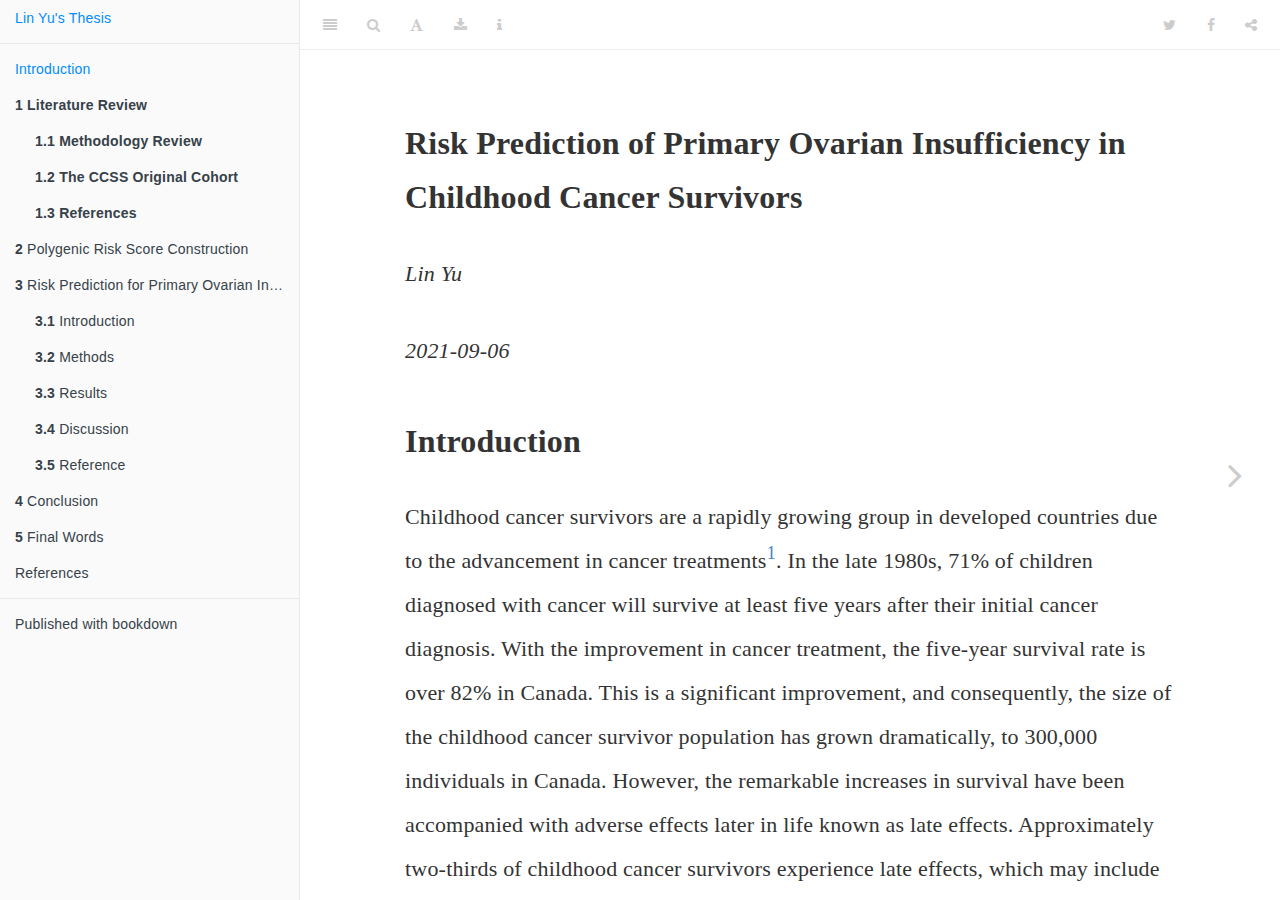
==== commit 70113191: "chapter 1 and chapter 3 added" ====
--- a/_book/index.html
+++ b/_book/index.html
@@ -6,7 +6,7 @@
   <meta http-equiv="X-UA-Compatible" content="IE=edge" />
   <title>Risk Prediction of Primary Ovarian Insufficiency in Childhood Cancer Survivors</title>
   <meta name="description" content="Risk Prediction of Primary Ovarian Insufficiency in Childhood Cancer Survivors" />
-  <meta name="generator" content="bookdown 0.22 and GitBook 2.6.7" />
+  <meta name="generator" content="bookdown 0.23 and GitBook 2.6.7" />
 
   <meta property="og:title" content="Risk Prediction of Primary Ovarian Insufficiency in Childhood Cancer Survivors" />
   <meta property="og:type" content="book" />
@@ -24,7 +24,7 @@
 <meta name="author" content="Lin Yu" />
 
 
-<meta name="date" content="2021-08-12" />
+<meta name="date" content="2021-09-06" />
 
   <meta name="viewport" content="width=device-width, initial-scale=1" />
   <meta name="apple-mobile-web-app-capable" content="yes" />
@@ -32,8 +32,9 @@
   
   
 
-<link rel="next" href="Lit.html"/>
-<script src="libs/jquery-2.2.3/jquery.min.js"></script>
+<link rel="next" href="literature-review.html"/>
+<script src="libs/header-attrs-2.6/header-attrs.js"></script>
+<script src="libs/jquery-3.6.0/jquery-3.6.0.min.js"></script>
 <link href="libs/gitbook-2.6.7/css/style.css" rel="stylesheet" />
 <link href="libs/gitbook-2.6.7/css/plugin-table.css" rel="stylesheet" />
 <link href="libs/gitbook-2.6.7/css/plugin-bookdown.css" rel="stylesheet" />
@@ -50,12 +51,33 @@
 
 
 
-<script src="libs/accessible-code-block-0.0.1/empty-anchor.js"></script>
 <link href="libs/anchor-sections-1.0.1/anchor-sections.css" rel="stylesheet" />
 <script src="libs/anchor-sections-1.0.1/anchor-sections.js"></script>
 
 
 
+<style type="text/css">
+/* Used with Pandoc 2.11+ new --citeproc when CSL is used */
+div.csl-bib-body { }
+div.csl-entry {
+  clear: both;
+}
+.hanging div.csl-entry {
+  margin-left:2em;
+  text-indent:-2em;
+}
+div.csl-left-margin {
+  min-width:2em;
+  float:left;
+}
+div.csl-right-inline {
+  margin-left:2em;
+  padding-left:1em;
+}
+div.csl-indent {
+  margin-left: 2em;
+}
+</style>
 
 <link rel="stylesheet" href="style.css" type="text/css" />
 </head>
@@ -70,21 +92,33 @@
       <nav role="navigation">
 
 <ul class="summary">
-<li><a href="./">A Minimal Book Example</a></li>
+<li><a href="./">Lin Yu's Thesis</a></li>
 
 <li class="divider"></li>
 <li class="chapter" data-level="" data-path="index.html"><a href="index.html"><i class="fa fa-check"></i>Introduction</a></li>
-<li class="chapter" data-level="1" data-path="Lit.html"><a href="Lit.html"><i class="fa fa-check"></i><b>1</b> Literature Review</a><ul>
-<li class="chapter" data-level="1.1" data-path="Lit.html"><a href="Lit.html#background01"><i class="fa fa-check"></i><b>1.1</b> Background</a></li>
-<li class="chapter" data-level="1.2" data-path="Lit.html"><a href="Lit.html#methodology-review"><i class="fa fa-check"></i><b>1.2</b> Methodology Review</a><ul>
-<li class="chapter" data-level="1.2.1" data-path="Lit.html"><a href="Lit.html#polygenic-risk-score"><i class="fa fa-check"></i><b>1.2.1</b> Polygenic Risk Score</a></li>
+<li class="chapter" data-level="1" data-path="literature-review.html"><a href="literature-review.html"><i class="fa fa-check"></i><b>1</b> <strong>Literature Review</strong></a>
+<ul>
+<li class="chapter" data-level="1.1" data-path="literature-review.html"><a href="literature-review.html#methodology-review"><i class="fa fa-check"></i><b>1.1</b> <strong>Methodology Review</strong></a>
+<ul>
+<li class="chapter" data-level="1.1.1" data-path="literature-review.html"><a href="literature-review.html#polygenic-risk-score"><i class="fa fa-check"></i><b>1.1.1</b> Polygenic Risk Score</a></li>
+<li class="chapter" data-level="1.1.2" data-path="literature-review.html"><a href="literature-review.html#risk-prediction"><i class="fa fa-check"></i><b>1.1.2</b> Risk Prediction</a></li>
+<li class="chapter" data-level="1.1.3" data-path="literature-review.html"><a href="literature-review.html#evaluation-of-model-performance"><i class="fa fa-check"></i><b>1.1.3</b> Evaluation of Model Performance</a></li>
 </ul></li>
+<li class="chapter" data-level="1.2" data-path="literature-review.html"><a href="literature-review.html#the-ccss-original-cohort"><i class="fa fa-check"></i><b>1.2</b> <strong>The CCSS Original Cohort</strong></a></li>
+<li class="chapter" data-level="1.3" data-path="literature-review.html"><a href="literature-review.html#references"><i class="fa fa-check"></i><b>1.3</b> <strong>References</strong></a></li>
 </ul></li>
 <li class="chapter" data-level="2" data-path="polygenic-risk-score-construction.html"><a href="polygenic-risk-score-construction.html"><i class="fa fa-check"></i><b>2</b> Polygenic Risk Score Construction</a></li>
-<li class="chapter" data-level="3" data-path="risk-prediction-for-primary-ovarian-insufficiency-in-childhood-cancer-survivors.html"><a href="risk-prediction-for-primary-ovarian-insufficiency-in-childhood-cancer-survivors.html"><i class="fa fa-check"></i><b>3</b> Risk Prediction for Primary Ovarian Insufficiency in Childhood Cancer Survivors</a></li>
+<li class="chapter" data-level="3" data-path="risk-prediction-for-primary-ovarian-insufficiency-in-childhood-cancer-survivors.html"><a href="risk-prediction-for-primary-ovarian-insufficiency-in-childhood-cancer-survivors.html"><i class="fa fa-check"></i><b>3</b> Risk Prediction for Primary Ovarian Insufficiency in Childhood Cancer Survivors</a>
+<ul>
+<li class="chapter" data-level="3.1" data-path="risk-prediction-for-primary-ovarian-insufficiency-in-childhood-cancer-survivors.html"><a href="risk-prediction-for-primary-ovarian-insufficiency-in-childhood-cancer-survivors.html#introduction-1"><i class="fa fa-check"></i><b>3.1</b> Introduction</a></li>
+<li class="chapter" data-level="3.2" data-path="risk-prediction-for-primary-ovarian-insufficiency-in-childhood-cancer-survivors.html"><a href="risk-prediction-for-primary-ovarian-insufficiency-in-childhood-cancer-survivors.html#methods"><i class="fa fa-check"></i><b>3.2</b> Methods</a></li>
+<li class="chapter" data-level="3.3" data-path="risk-prediction-for-primary-ovarian-insufficiency-in-childhood-cancer-survivors.html"><a href="risk-prediction-for-primary-ovarian-insufficiency-in-childhood-cancer-survivors.html#results"><i class="fa fa-check"></i><b>3.3</b> Results</a></li>
+<li class="chapter" data-level="3.4" data-path="risk-prediction-for-primary-ovarian-insufficiency-in-childhood-cancer-survivors.html"><a href="risk-prediction-for-primary-ovarian-insufficiency-in-childhood-cancer-survivors.html#discussion"><i class="fa fa-check"></i><b>3.4</b> Discussion</a></li>
+<li class="chapter" data-level="3.5" data-path="risk-prediction-for-primary-ovarian-insufficiency-in-childhood-cancer-survivors.html"><a href="risk-prediction-for-primary-ovarian-insufficiency-in-childhood-cancer-survivors.html#reference"><i class="fa fa-check"></i><b>3.5</b> Reference</a></li>
+</ul></li>
 <li class="chapter" data-level="4" data-path="conclusion.html"><a href="conclusion.html"><i class="fa fa-check"></i><b>4</b> Conclusion</a></li>
 <li class="chapter" data-level="5" data-path="final-words.html"><a href="final-words.html"><i class="fa fa-check"></i><b>5</b> Final Words</a></li>
-<li class="chapter" data-level="" data-path="references.html"><a href="references.html"><i class="fa fa-check"></i>References</a></li>
+<li class="chapter" data-level="" data-path="references-1.html"><a href="references-1.html"><i class="fa fa-check"></i>References</a></li>
 <li class="divider"></li>
 <li><a href="https://github.com/rstudio/bookdown" target="blank">Published with bookdown</a></li>
 
@@ -108,7 +142,7 @@
 <div id="header">
 <h1 class="title">Risk Prediction of Primary Ovarian Insufficiency in Childhood Cancer Survivors</h1>
 <p class="author"><em>Lin Yu</em></p>
-<p class="date" style="margin-top: 1.5em;"><em>2021-08-12</em></p>
+<p class="date"><em>2021-09-06</em></p>
 </div>
 <div id="introduction" class="section level1 unnumbered">
 <h1>Introduction</h1>
@@ -120,9 +154,9 @@
 
 </div>
 <h3>References</h3>
-<div id="refs" class="references">
-<div id="ref-lund2011">
-<p>1 Lund LW, Schmiegelow K, Rechnitzer C, Johansen C. A systematic review of studies on psychosocial late effects of childhood cancer: Structures of society and methodological pitfalls may challenge the conclusions. <em>Pediatr Blood Cancer</em> 2011; <strong>56</strong>: 532–43.</p>
+<div id="refs" class="references csl-bib-body">
+<div id="ref-lund2011" class="csl-entry">
+<div class="csl-left-margin">1 </div><div class="csl-right-inline">Lund LW, Schmiegelow K, Rechnitzer C, Johansen C. A systematic review of studies on psychosocial late effects of childhood cancer: Structures of society and methodological pitfalls may challenge the conclusions. <em>Pediatr Blood Cancer</em> 2011; <strong>56</strong>: 532–43.</div>
 </div>
 </div>
             </section>
@@ -131,7 +165,7 @@
         </div>
       </div>
 
-<a href="Lit.html" class="navigation navigation-next navigation-unique" aria-label="Next page"><i class="fa fa-angle-right"></i></a>
+<a href="literature-review.html" class="navigation navigation-next navigation-unique" aria-label="Next page"><i class="fa fa-angle-right"></i></a>
     </div>
   </div>
 <script src="libs/gitbook-2.6.7/js/app.min.js"></script>
@@ -175,6 +209,10 @@
 "text": null
 },
 "download": ["Lin_Thesis_Book.pdf", "Lin_Thesis_Book.epub"],
+"search": {
+"engine": "lunr",
+"options": null
+},
 "toc": {
 "collapse": "subsection"
 }
--- a/_book/libs/gitbook-2.6.7/css/plugin-bookdown.css
+++ b/_book/libs/gitbook-2.6.7/css/plugin-bookdown.css
@@ -97,3 +97,9 @@
 .header-section-number {
   padding-right: .5em;
 }
+#header .multi-author {
+  margin: 0.5em 0 -0.5em 0;
+}
+#header .date {
+  margin-top: 1.5em;
+}
